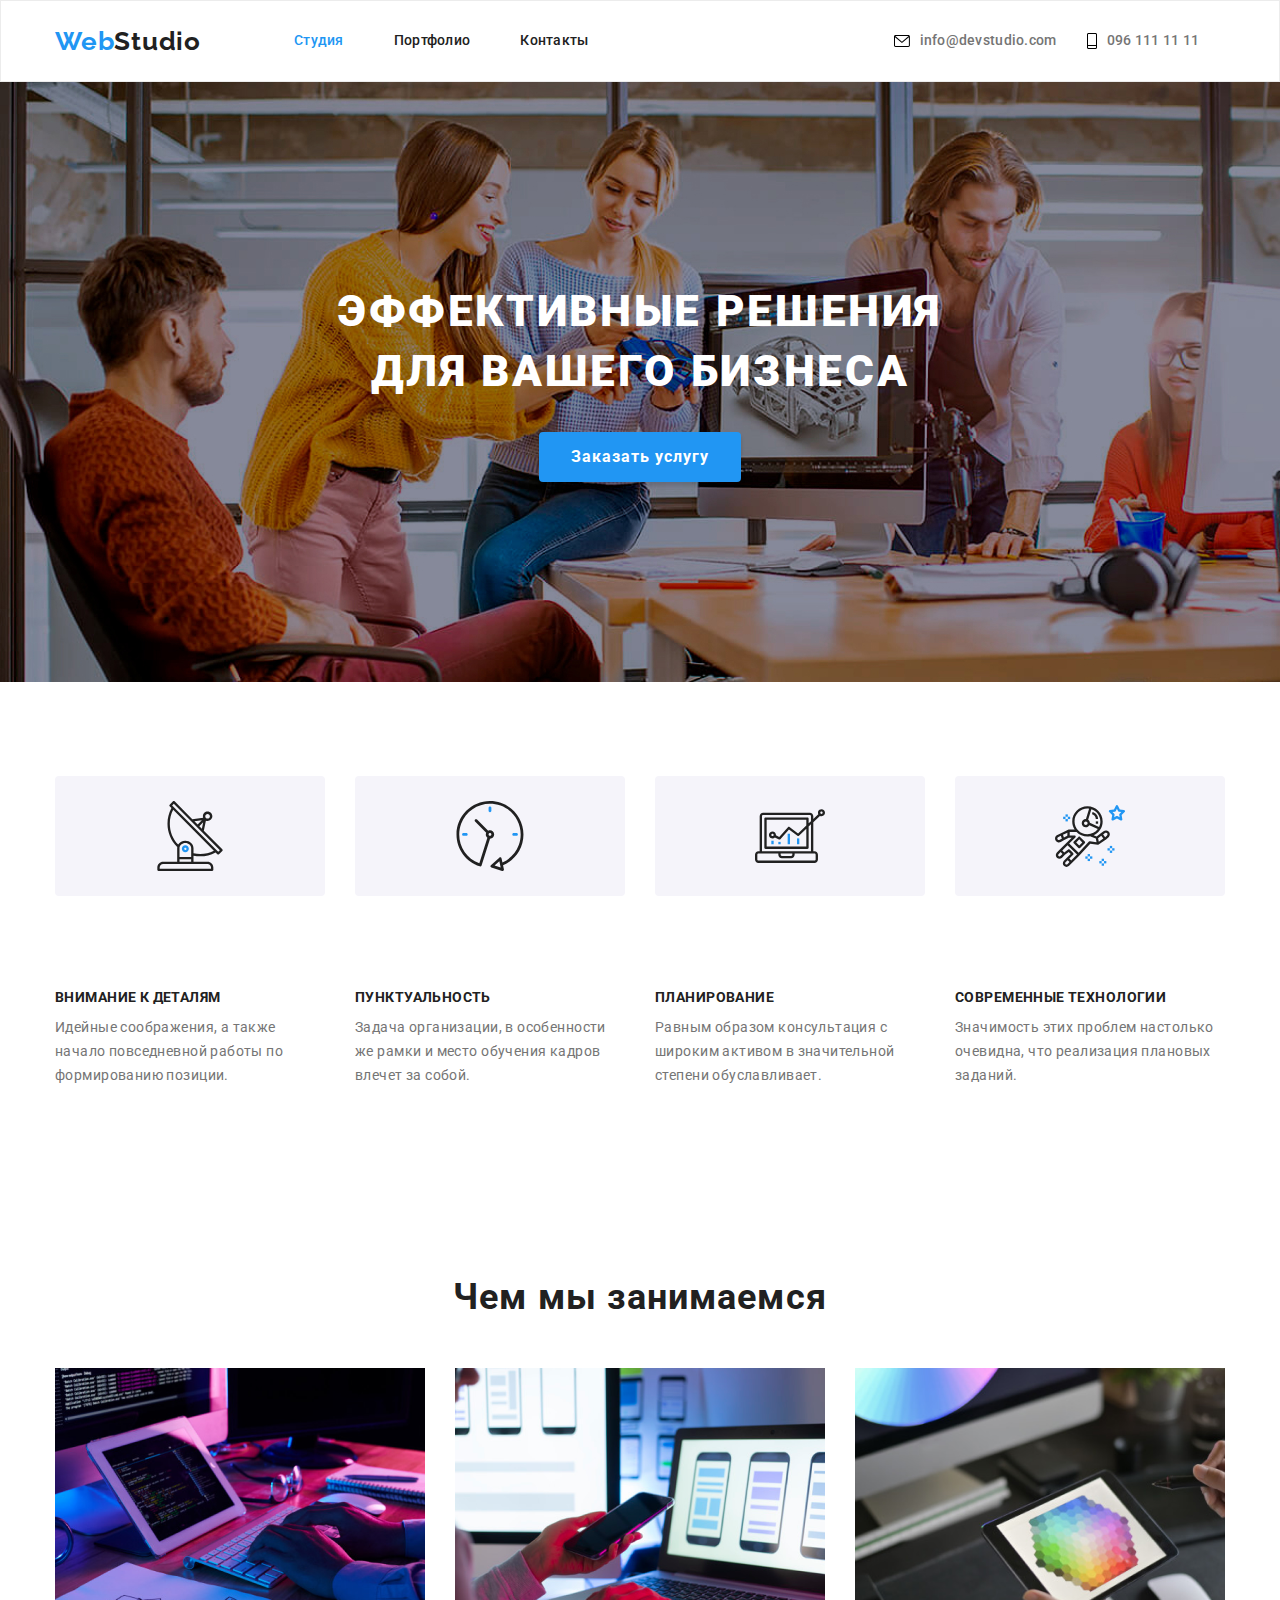
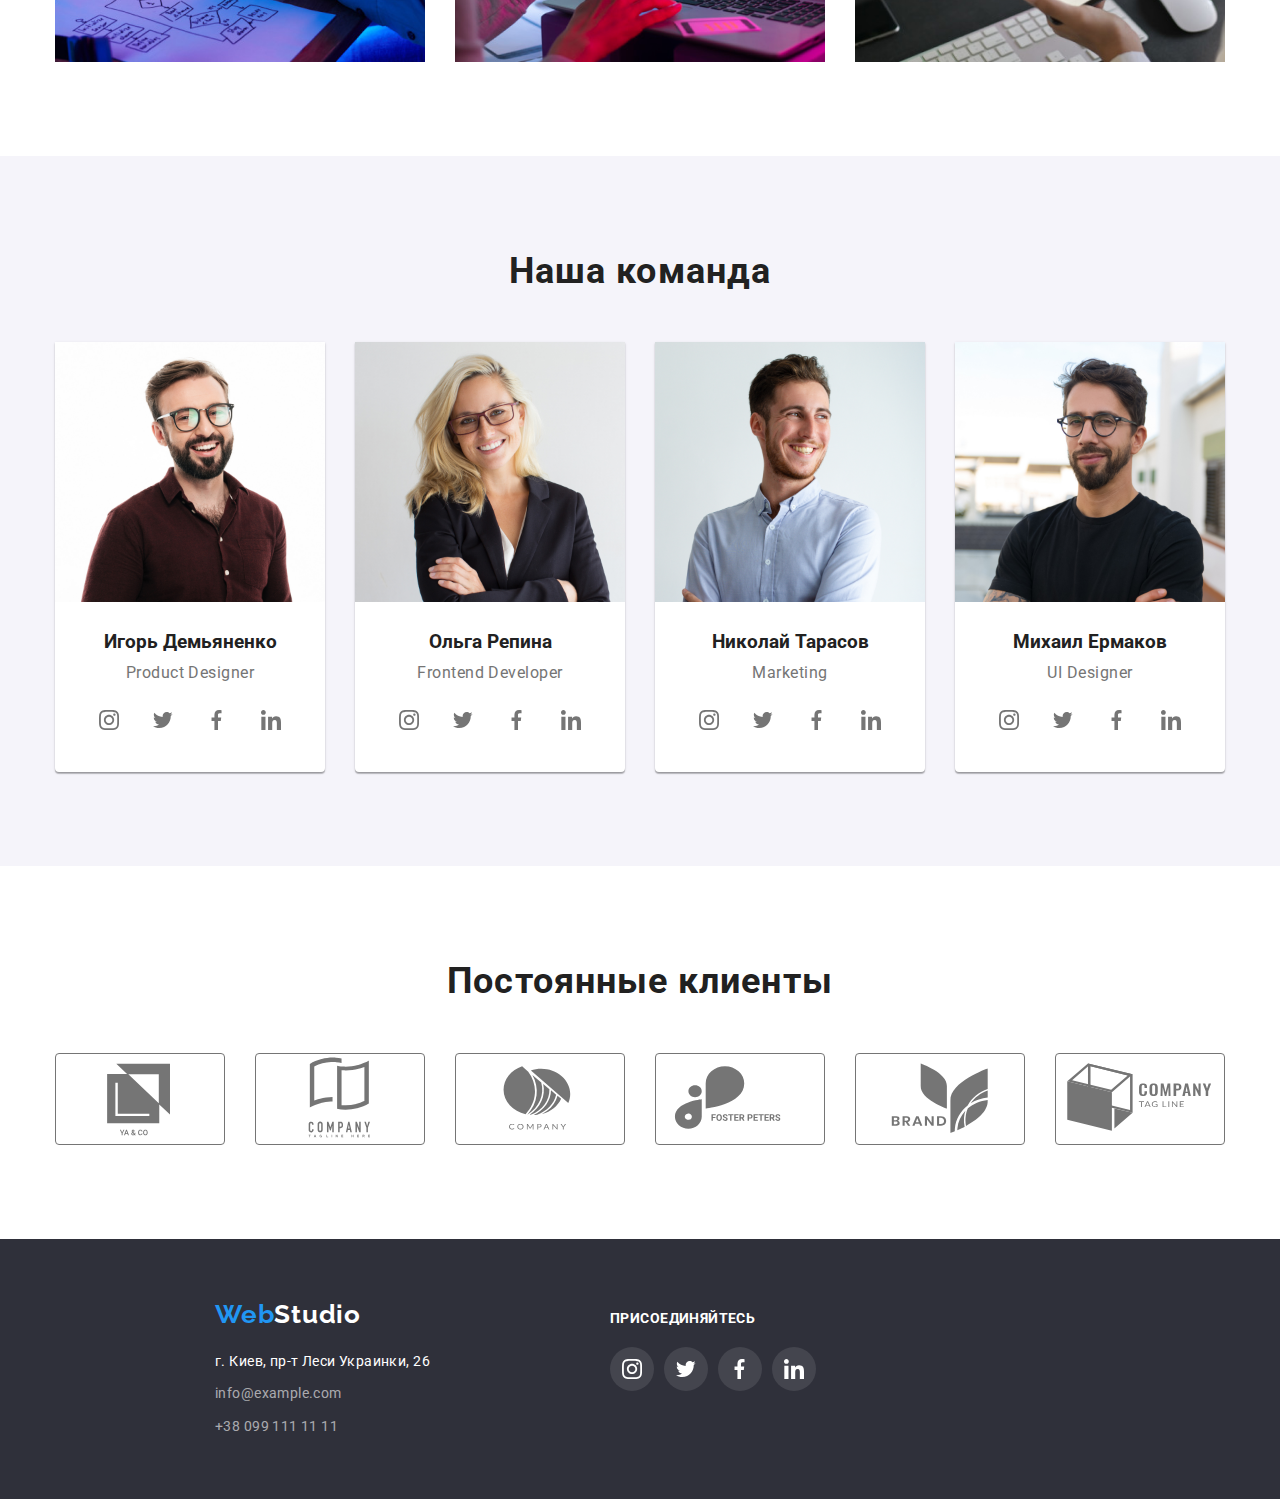
==== index.html @ e29925a4 "клонирует репозиторий" ====
<!DOCTYPE html>
<html lang="ru">

<head>
    <meta charset="UTF-8">
    <meta http-equiv="X-UA-Compatible" content="IE=edge">
    <meta name="viewport" content="width=device-width, initial-scale=1.0">
    <title>Веб-студия</title>
   
<link rel="preconnect" href="https://fonts.googleapis.com">
<link rel="preconnect" href="https://fonts.gstatic.com" crossorigin>
<link href="https://fonts.googleapis.com/css2?family=Raleway:wght@700&family=Roboto:wght@400;500;700;900&display=swap" rel="stylesheet">
<link rel="stylesheet" href="https://cdnjs.cloudflare.com/ajax/libs/modern-normalize/1.1.0/modern-normalize.min.css">
<link rel="stylesheet" href="./css/styles.css">
</head>

<header class="page-header">
    <div class="container main-header">
    <!-- Хедер -->

    
        <a class="logo" href="./index.html">
            <span class="part-logo">Web</span>Studio
        </a>

<!-- Навигация -->

        <nav>
            <ul class="nav-list">
                <li class="nav-item"><a class="nav-link current" href="./index.html">Студия</a></li>
                <li class="nav-item"><a class="nav-link" href="./portfolio.html">Портфолио</a></li>
                <li class="nav-item"><a class="nav-link" href="">Контакты</a></li>
            </ul>
        </nav>

      
<!-- Контакты -->

<ul class="contacts">
    <li class="contact-item">
        <a class="contact-link link" href="mailto:info@devstudio.com">
         <svg class="contact-icon" width="16px" height="12px">
             <use href="./images/icons.svg#icon-envelope"></use>
         </svg>info@devstudio.com
        </a>
    </li>
    <li class="contact-item">
        <a class="contact-link link" href="tel:0961111111">
        <svg class="contact-icon" width="10px" height="16px">
            <use href="./images/icons.svg#icon-phone1"></use>
        </svg>096 111 11 11
        </a>
    </li>
   
</ul>
</div>
</header>
   
<!-- Main -->

    <main>
        <!-- Герой -->
      
        <section class="hero">
            <div class="container">
            <h1 class="hero-text">Эффективные решения для вашего бизнеса</h1>
            <button class="hero-button" type="button">Заказать услугу</button>
            </div>
        </section>
     
<!-- Особенности -->
<div>
    <ul class="feat">
    
        <li class="feat-item">
            <a class="feat-link" href="" target="_blank" rel="noopener noreferree">
                <svg class="feat-icon" width="65,32" height="70">
                    <use href="./images/icons.svg#icon-antenna1"></use>
                </svg>
    
            </a>
    
        </li>
        <li class="feat-item">
            <a class="feat-link" href="" target="_blank" rel="noopener noreferree">
                <svg class="feat-icon" width="65,32" height="70">
                    <use href="./images/icons.svg#icon-clock1"></use>
                </svg>
    
            </a>
    
        </li>
        <li class="feat-item">
            <a class="feat-link" href="" target="_blank" rel="noopener noreferree">
                <svg class="feat-icon" width="65,32" height="70">
                    <use href="./images/icons.svg#icon-diagram1"></use>
                </svg>
    
            </a>
    
        </li>
        <li class="feat-item">
            <a class="feat-link" href="" target="_blank" rel="noopener noreferree">
                <svg class="feat-icon" width="65,32" height="70">
                    <use href="./images/icons.svg#icon-astronaut1"></use>
                </svg>
    
            </a>
    
        </li>
        </ul>
</div>

        <section class="section">
            <div class="container">
            <h2 class="visually-hidden">Особенности</h2>

            
            <ul class="features">
                <li class="item">
                    <h3 class="features-point">Внимание к деталям</h3>
                    <p class="description">
                        Идейные соображения, а также начало повседневной работы по формированию позиции.
                    </p>
                </li>

                <li class="item">
                    <h3 class="features-point">Пунктуальность</h3>
                    <p class="description">
                        Задача организации, в особенности же рамки и место обучения кадров влечет за собой.
                    </p>
                </li>

                <li class="item">
                    <h3 class="features-point">Планирование</h3>
                    <p class="description">
                        Равным образом консультация с широким активом в значительной степени обуславливает.
                    </p>
                </li>

                <li class="item">
                    <h3 class="features-point">Современные технологии</h3>
                    <p class="description">
                        Значимость этих проблем настолько очевидна, что реализация плановых заданий.
                    </p>
                </li>
            </ul>

    </div>
    </section>
        <!-- Чем мы занимаемся -->
      
        <section class="section works">
            <div class="container">
            <h2 class="caption centered">Чем мы занимаемся</h2>
           <ul class="work">
               <li class="item">
                    <img src="./images/img.png" alt="Набор текста на клавиатуре" width="370" height="294">
                    
               </li>
               
                <li class="item">
                    <img src="./images/box2.png" alt="Монитор компьютера и экран телефона" width="370" height="294">

                </li>
                
                <li class="item">
                    <img src="./images/box3.png" alt="Цветовая гамма на планшете" width="370" height="294">

                </li>
               
           </ul>
               </div>
                </section>
        <!-- Наша команда -->
       
        <section class="section team">
            <div class="container">
            <h2 class="caption centered">Наша команда</h2>
            <ul class="team-list">
                <li class="item">
                    <img class="foto" src="./images/img.jpg" alt="фото специалиста" width="270" height="260">
                    <div class="foto-descr"><h3 class="team-member">Игорь Демьяненко</h3>
                    <p class="speciality" lang="en">Product Designer</p></div>
                    
                    <ul class="socials-list">

                        <li class="socials-item">
                            <a class="socials-link" href="" target="_blank" rel="noopener noreferree" aria-label="иконка Instagram">
                                <svg class="social-icon" width="20" height="20">
                                    <use href="./images/icons.svg#icon-instagram"></use>
                                </svg>

                            </a>

                        </li>

                        <li class="socials-item">
                            <a class="socials-link" href="" target="_blank" rel="noopener noreferree" aria-label="иконка Twitter">
                        <svg class="social-icon" width="20" height="20">
                            <use href="./images/icons.svg#icon-twetter"></use>
                        </svg>
                            </a>
                        
                        </li>

                        <li class="socials-item">
                            <a class="socials-link" href="" target="_blank" rel="noopener noreferree" aria-label="иконка Facebook">
                        <svg class="social-icon" width="20" height="20">
                            <use href="./images/icons.svg#icon-facebook"></use>
                        </svg>
                            </a>
                        
                        </li>

                        <li class="socials-item">
                            <a class="socials-link" href="" target="_blank" rel="noopener noreferree" aria-label="иконка Linkedin">
                        <svg class="social-icon" width="20" height="20">
                            <use href="./images/icons.svg#icon-linkedin"></use>
                        </svg>
                            </a>
                        
                        </li>
                    </ul>

                    
                </li>

                <li class="item">
                    <img class="foto" src="./images/img(1).jpg" alt="фото специалиста" width="270" height="260">
                    <div class="foto-descr"><h3 class="team-member">Ольга Репина</h3>
                    <p class="speciality" lang="en">Frontend Developer</p></div>
                    <ul class="socials-list">
                    
                        <li class="socials-item">
                            <a class="socials-link" href="" target="_blank" rel="noopener noreferree" aria-label="иконка Instagram">
                                <svg class="social-icon" width="20" height="20">
                                    <use href="./images/icons.svg#icon-instagram"></use>
                                </svg>
                    
                            </a>
                    
                        </li>
                    
                        <li class="socials-item">
                            <a class="socials-link" href="" target="_blank" rel="noopener noreferree" aria-label="иконка Twitter">
                                <svg class="social-icon" width="20" height="20">
                                    <use href="./images/icons.svg#icon-twetter"></use>
                                </svg>
                            </a>
                    
                        </li>
                    
                        <li class="socials-item">
                            <a class="socials-link" href="" target="_blank" rel="noopener noreferree" aria-label="иконка Facebook">
                                <svg class="social-icon" width="20" height="20">
                                    <use href="./images/icons.svg#icon-facebook"></use>
                                </svg>
                            </a>
                    
                        </li>
                    
                        <li class="socials-item">
                            <a class="socials-link" href="" target="_blank" rel="noopener noreferree" aria-label="иконка Linkedin">
                                <svg class="social-icon" width="20" height="20">
                                    <use href="./images/icons.svg#icon-linkedin"></use>
                                </svg>
                            </a>
                    
                        </li>
                    </ul>
                </li>
                <li class="item">
                    <img class="foto" src="./images/img(2).jpg" alt="фото специалиста" width="270" height="260">
                    <div class="foto-descr"><h3 class="team-member">Николай Тарасов</h3>
                    <p class="speciality" lang="en">Marketing</p></div>
                    <ul class="socials-list">
                    
                        <li class="socials-item">
                            <a class="socials-link" href="" target="_blank" rel="noopener noreferree" aria-label="иконка Instagram">
                                <svg class="social-icon" width="20" height="20">
                                    <use href="./images/icons.svg#icon-instagram"></use>
                                </svg>
                    
                            </a>
                    
                        </li>
                    
                        <li class="socials-item">
                            <a class="socials-link" href="" target="_blank" rel="noopener noreferree" aria-label="иконка Twitter">
                                <svg class="social-icon" width="20" height="20">
                                    <use href="./images/icons.svg#icon-twetter"></use>
                                </svg>
                            </a>
                    
                        </li>
                    
                        <li class="socials-item">
                            <a class="socials-link" href="" target="_blank" rel="noopener noreferree" aria-label="иконка Facebook">
                                <svg class="social-icon" width="20" height="20">
                                    <use href="./images/icons.svg#icon-facebook"></use>
                                </svg>
                            </a>
                    
                        </li>
                    
                        <li class="socials-item">
                            <a class="socials-link" href="" target="_blank" rel="noopener noreferree" aria-label="иконка Linkedin">
                                <svg class="social-icon" width="20" height="20">
                                    <use href="./images/icons.svg#icon-linkedin"></use>
                                </svg>
                            </a>
                    
                        </li>
                    </ul>
                </li>
                <li class="item">
                    <img class="foto" src="./images/img(3).jpg" alt="фото специалиста" width="270" height="260">
                    <div class="foto-descr"><h3 class="team-member">Михаил Ермаков</h3>
                    <p class="speciality" lang="en">UI Designer</p></div>
                    <ul class="socials-list">
                    
                        <li class="socials-item">
                            <a class="socials-link" href="" target="_blank" rel="noopener noreferree" aria-label="иконка Instagram">
                                <svg class="social-icon" width="20" height="20">
                                    <use href="./images/icons.svg#icon-instagram"></use>
                                </svg>
                    
                            </a>
                    
                        </li>
                    
                        <li class="socials-item">
                            <a class="socials-link" href="" target="_blank" rel="noopener noreferree" aria-label="иконка Twitter">
                                <svg class="social-icon" width="20" height="20">
                                    <use href="./images/icons.svg#icon-twetter"></use>
                                </svg>
                            </a>
                    
                        </li>
                    
                        <li class="socials-item">
                            <a class="socials-link" href="" target="_blank" rel="noopener noreferree" aria-label="иконка Facebook">
                                <svg class="social-icon" width="20" height="20">
                                    <use href="./images/icons.svg#icon-facebook"></use>
                                </svg>
                            </a>
                    
                        </li>
                    
                        <li class="socials-item">
                            <a class="socials-link" href="" target="_blank" rel="noopener noreferree" aria-label="иконка Linkedin">
                                <svg class="social-icon" width="20" height="20">
                                    <use href="./images/icons.svg#icon-linkedin"></use>
                                </svg>
                            </a>
                    
                        </li>
                    </ul>
                </li>
            </ul>
       
        </div>
        </section>


        <h2 class="client centered">Постоянные клиенты</h2>
        <ul class="clients">
        
            <li class="clients-item">
                <a class="clients-link" href="" target="_blank" rel="noopener noreferree">
                    <svg class="clients-icon" width="170" height="92">
                        <use href="./images/icons.svg#icon-logo6"></use>
                    </svg>
        
                </a>
        
            </li>
            <li class="clients-item">
                <a class="clients-link" href="" target="_blank" rel="noopener noreferree">
                    <svg class="clients-icon" width="170" height="92">
                        <use href="./images/icons.svg#icon-Logo1"></use>
                    </svg>
            
                </a>
            
            </li>
            <li class="clients-item">
                <a class="clients-link" href="" target="_blank" rel="noopener noreferree">
                    <svg class="clients-icon" width="170" height="92">
                        <use href="./images/icons.svg#icon-logo2"></use>
                    </svg>
            
                </a>
            
            </li>
            <li class="clients-item">
                <a class="clients-link" href="" target="_blank" rel="noopener noreferree">
                    <svg class="clients-icon" width="170" height="92">
                        <use href="./images/icons.svg#icon-logo3"></use>
                    </svg>
            
                </a>
            
            </li>
            <li class="clients-item">
                <a class="clients-link" href="" target="_blank" rel="noopener noreferree">
                    <svg class="clients-icon" width="170" height="92">
                        <use href="./images/icons.svg#icon-logo4"></use>
                    </svg>
            
                </a>
            
            </li>
            <li class="clients-item">
                <a class="clients-link" href="" target="_blank" rel="noopener noreferree">
                    <svg class="clients-icon" width="170" height="92">
                        <use href="./images/icons.svg#icon-logo5"></use>
                    </svg>
            
                </a>
            
            </li>
        </ul>

    </main>



<!-- Футер -->

    <footer  class="contacts-footer">
        <div class="container-footer">
            <div class="container-footer-address">
        <a class="logo-footer" href="./index.html">
            <span class="part-logo">Web</span><span class="studio-logo">Studio</span>
        </a>

        <address>
            <ul class="address">
                <li class="address-map">
             <a class="map" href="https://www.google.com.ua/maps/place/%D0%B1%D1%83%D0%BB.+%D0%9B%D0%B5%D1%81%D0%B8+%D0%A3%D0%BA%D1%80%D0%B0%D0%B8%D0%BD%D0%BA%D0%B8,+26,+%D0%9A%D0%B8%D0%B5%D0%B2,+02000/@50.4265841,30.5361971,17z/data=!3m1!4b1!4m5!3m4!1s0x40d4cf0e033ecbe9:0x57a4dffefec77da0!8m2!3d50.4265807!4d30.5383858?hl=ru">г. Киев, пр-т Леси Украинки, 26</a>
                </li>
                <li class="address-mail">
             <a class="contact-footer mail" href="mailto:info@example.com">info@example.com</a>
                </li>
                <li class="address-phone">
             <a class="contact-footer" href="tel:+380991111111">+38 099 111 11 11</a>
                </li>

            </ul>
         
        </address>
            </div>
</div>

<div class="attention-title">
    <div class="attention-title-list">
    <p class="attention">Присоединяйтесь</p>
    <ul class="attention-list">
    <li class="attention-item">
        <a class="attention-link" href="" target="_blank" rel="noopener noreferree" aria-label="иконка Instagram">
            <svg class="attention-icon" width="20" height="20">
                <use href="./images/icons.svg#icon-instagram"></use>
            </svg>
    
        </a>
    
    </li>
    
    <li class="attention-item">
        <a class="attention-link" href="" target="_blank" rel="noopener noreferree" aria-label="иконка Twitter">
            <svg class="attention-icon" width="20" height="20">
                <use href="./images/icons.svg#icon-twetter"></use>
            </svg>
        </a>
    
    </li>
    
    <li class="attention-item">
        <a class="attention-link" href="" target="_blank" rel="noopener noreferree" aria-label="иконка Facebook">
            <svg class="attention-icon" width="20" height="20">
                <use href="./images/icons.svg#icon-facebook"></use>
            </svg>
        </a>
    
    </li>
    
    <li class="attention-item">
        <a class="attention-link" href="" target="_blank" rel="noopener noreferree" aria-label="иконка Linkedin">
            <svg class="attention-icon" width="20" height="20">
                <use href="./images/icons.svg#icon-linkedin"></use>
            </svg>
        </a>
</li>
    </ul>
</div>
</div>
    </footer>

    
</body>


</html>
---- css/styles.css ----
html {
    box-sizing: border-box;

}

*,
*::before,
*::after {
    box-sizing: inherit;
}
.container {
    width: 1200px;
    margin-left: auto;
    margin-right: auto;
    padding-left: 15px;
    padding-right: 15px;
    /* outline: 2px solid crimson; */
}

.page-header {
    /* background-color: aquamarine; */
    border: 1px solid #ECECEC;

}


:root {
 --main-color: #212121; 
 --secondary-color: #757575;
 --accent-color: #2196F3;
 --title-color: #FFFFFF; 
 --additional-color: rgba(255, 255, 255, 0.6);
 --background-color-menu: #F5F4FA;
 --background-color-basic: #2F303A;
 --background-main-btn: #188CE8;
 --border-heder-color:  #ECECEC;
}
   body {
    font-family: 'Roboto', sans-serif;
    color: var(--main-color);
}

   ul {
    list-style-type: none; 
    padding: 0px;
    margin: 0px;
}
h1,
h2,
h3,
h4,
h4,
h5,
h6,
p {
padding: 0px;
margin: 0px;  
}

img {
    display: block;
    max-width: 100%;
    height: auto;
}

.visually-hidden {
 position: absolute;
 clip: rect(0 0 0 0);
 width: 1px;
 height: 1px;
 margin: -1px;
}

/* Логотип */

.logo {
    font-family: 'Raleway', sans-serif;
    color: var(--main-color);
    font-size: 26px;
    font-weight: 700;
    text-decoration: none;
    line-height: 1.19;
    letter-spacing: 0.03em;
    margin-right: 93px;
 
   
}

.part-logo {
    color: var(--accent-color);
    font-weight: 700;
}

.nav-list {
    display: flex;
    margin-right: 305px;

}

.nav-link {
    display: block;
    color: currentColor;
    font-weight: 500;
    font-size: 14px;
    text-decoration: none;
    line-height: 1.14;
    letter-spacing: 0.02em;
    padding-top: 32px;
    padding-bottom: 32px;
 }
 
    .nav-list .nav-link { 
        /* margin-right: 50px; */
    /* background-color: tomato; */
    } 
    
    .nav-list .nav-item:not(:last-child) {
    margin-right: 50px;
    }
    
.nav-link:hover, .nav-link:focus {
    color: var(--accent-color);
}

.nav-link.current {
    color: var(--accent-color)
}

.contact-item {
    color: var(--secondary-color);
    font-weight: 500;
    font-size: 14px;
    text-decoration: none;
    line-height: 1.14;
    letter-spacing: 0.02em;
   
}

.contact-icon:hover,
.contact-icon:focus {
    color: var(--accent-color);
}

.contact-icon { 
    margin-right: 10px;

}
.contact-item:hover, .contact-item:focus {
    fill: var(--accent-color);
}

.contacts {
    display: flex;
    align-items: center;
  
}

.contact-item:not(:last-child) {
    margin-right: 30px;
}

.contact-link {
    display: flex;
    align-items: center;
}

.contact-link:hover {
    color: var(--accent-color);
}
.link {
    text-decoration: none;
    color: currentColor;
}


.contacts .item + .item {
    margin-left: 50px;
}

.address-map {
    margin-bottom: 9px;
    margin-top: 20px;
}
.address-mail {
    margin-bottom: 9px;
}


.main-header {
    display: flex;
    align-items: center;
  
}

.page-portfolio {
    border: 1px solid var(--border-heder-color);

}

.contact-footer {
    color: var(--additional-color);
    font-size: 14px;
    line-height: 1.71;
    letter-spacing: 0.03em;
    text-decoration: none;
    font-style: normal;
}

.logo-footer {
    font-family: 'Raleway', sans-serif;
    color: var(--main-color);
    font-size: 26px;
    font-weight: 700;
    text-decoration: none;
    line-height: 1.19;
    letter-spacing: 0.03em;
    margin-right: 93px;
    display: inline-block;

}

.attention {
    font-weight: 700;
    font-size: 14px;
    line-height: 1.14;
    letter-spacing: 0.03em;
    text-transform: uppercase;
    color: #ffffff;
    margin-bottom: 20px;
}

.attention-link {
    display: flex;
    justify-content: center;
    align-items: center;
    width: 44px;
    height: 44px;
    border-radius: 50%;
    background-color: rgba(255, 255, 255, 0.1);
    fill: #FFFFFF;

}

.attention-link:hover {
    background-color: #2196F3;
}

.attention-list {
    display: flex;
}

.attention-item:not(:last-child) {
    margin-right: 10px;
}

.mail {
    margin-bottom: 9px;
}

.contact-footer:hover,
.contact-footer:focus {
    color: var(--accent-color);
}

.studio-logo {
    color: var(--title-color);
}

.map {
    color: var(--title-color);
    font-size: 14px;
    line-height: 1.71;
    letter-spacing: 0.03em;
    text-decoration: none;
    font-style: normal;
     
}

.hero {
    
    margin-left: auto;
    margin-right: auto;
    padding-top: 200px;
    text-align: center;
    padding-bottom: 200px;
    height: 600px;
    max-width: 1600px;
    background-color: rgba(47, 48, 58, 0.4);
    background-image: url("../images/pic-hero.jpg");
   
}

.hero-text {
    color: var(--title-color);
    font-weight: 900;
    font-size: 44px;
    text-transform: uppercase;
    line-height: 1.36;
    letter-spacing: 0.06em;
    margin-left: auto;
    margin-right: auto;
    width: 696px;
    margin-bottom: 30px;
   
}
.hero-button {
    font-family: inherit;
    color: var(--title-color);
    background-color: var(--accent-color);
    font-weight: 700;
    font-size: 16px;
    cursor: pointer;
    line-height: 1.88;
    letter-spacing: 0.06em;
    border-radius: 4px;
    padding: 10px 32px;
    min-width: 200px;
    text-align: center;
    border: none;
    box-shadow: 0px 4px 4px rgba(0, 0, 0, 0.15);
}
.hero-button:hover,
.hero-button:focus {
background-color: var(--background-main-btn);
}

.features-point{
    font-weight: 700;
    font-size: 14px;
    text-transform: uppercase;
    line-height: 1.14;
    letter-spacing: 0.03em;
    margin-bottom: 10px;
}

.features {
    display: flex;
}

.features .item {
    width:calc((100% - 90px) / 4);
    margin-right: 30px;

}

.features .item:last-child {
    margin-right: 0px;
}

.description {
    color: var(--secondary-color);
    font-size: 14px;
    line-height: 1.71;
    letter-spacing: 0.03em; 
}

.work {
    display: flex;
}

.work .item {
    width: calc(100% - 60px) / 3;
    margin-right: 30px;
}

.work .item:last-child {
    margin-right: 0px;
}

.works {
    padding-top: 0px;
}

.section {
    padding-top: 94px;
    padding-bottom: 94px;
}

.caption.centered {
    text-align: center;
    margin-bottom: 50px;
}

.contacts-footer {
    padding-top: 60px;
    padding-bottom: 60px;
    background-color: var(--background-color-basic);
    display: flex;
    align-items: baseline;
}

.container-footer {
        display: flex;
        justify-content: flex-start;
        align-items: baseline;
        margin-right: 156px;
        margin-left: 215px;

}

.speciality {
    color: var(--secondary-color);
    font-size: 16px;
    line-height: 1.19;
    letter-spacing: 0.03em;
    margin-bottom: 16px;
}


.team-member{
    margin-bottom: 10px;
}

.foto-descr {
    padding-top: 30px;
   
}

.caption{
    font-weight: 700;
    font-size: 36px;
    line-height: 1.17;
    letter-spacing: 0.03em;
    margin-bottom: 50px;
}

.team-list {
    display: flex;
}

.team-list .item {
    width: calc((100% - 90px) / 4);
    margin-right: 30px;
    box-shadow: 0px 1px 3px rgba(0, 0, 0, 0.12), 0px 1px 1px rgba(0, 0, 0, 0.14), 0px 2px 1px rgba(0, 0, 0, 0.2);
    border-radius: 0px 0px 4px 4px;
    text-align: center;
    background-color: #FFFFFF;
}

.team-list .item:last-child {
    margin-right: 0px;
}

}
.team-member {
    font-weight: 500;
    font-size: 16px;
    line-height: 1.19;
    letter-spacing: 0.03em;
}

.team {
    background: var(--background-color-menu);
}

.project {
    font-weight: 700;
    font-size: 18px;
    font-weight: bold;
    line-height: 2;
    letter-spacing: 0.06em;
    margin-bottom: 4px;

}

.item-foto {
    /* padding-bottom: 20px; */
}

.example {
    display: flex;
    flex-wrap: wrap;
  
}

.example .item {
    width: calc((100% - 60px) / 3);
    margin-right: 30px;
    margin-bottom: 30px;
    
    box-sizing: border-box;
 
}
.text-content {
    padding-left: 24px; 
    padding-right: 24px;
    border-bottom:1px solid #EEEEEE; 
    border-left:1px solid #EEEEEE; 
    border-right: 1px solid #EEEEEE;
    padding-bottom: 20px;
    padding-top: 20px;
}

.example .item:nth-child(3n) {
    margin-right: 0;
}

.example .item:nth-last-child(-n + 3) {
    margin-bottom: 0px;
}

.item:hover {
    background: #FFFFFF;
    border: 1px solid #EEEEEE;
    box-shadow: 0px 1px 1px rgba(0, 0, 0, 0.12), 0px 4px 4px rgba(0, 0, 0, 0.06), 1px 4px 6px rgba(0, 0, 0, 0.16);
}
.text {
    color: var(--secondary-color);
    font-size: 16px;
    line-height: 1,88;
    letter-spacing: 0.03em;
  
}

.sorting-menu {
   display: flex;
   justify-content: center;
   margin-bottom: 50px;
}

.sorting-menu .item {
    box-shadow: 0px 3px 1px rgba(0, 0, 0, 0.1), 0px 1px 2px rgba(0, 0, 0, 0.08), 0px 2px 2px rgba(0, 0, 0, 0.12);
    border-radius: 4px;
    
}

.sorting-menu .item:not(:last-child) {
    margin-right: 8px;
}

.menu {
    color: var(--main-color);
    background-color: var(--background-color-menu);
    cursor: pointer;
    font-weight: 500;
    font-size: 16px;
    line-height: 1.64;
    letter-spacing: 0.03em;
    border: none;
    border-radius: 4px;
    padding: 6px 22px;
    display: inline-block;
    text-align: center;
    min-height: 38px;
}

.menu:hover, .menu:focus {
    color: var(--title-color);
    background-color: var(--accent-color);
}

.icon {
    width: 10px;
    height: 16px;
}
  
.socials-list {
    display: flex;
    justify-content: center;
    align-items: center;
    padding-bottom: 30px;
  
}

.socials-item:not(:last-child) {
    margin-right: 10px;
}
.socials-link {
    display: flex;
    justify-content: center;
    align-items: center;
    width: 44px;
    height: 44px;
    background-color: var(--title-color);
    border-radius: 50%;
}

.social-icon {
    fill:  var(--secondary-color);
}

.socials-link:hover .social-icon,
.socials-link:focus .social-icon {
    fill: var(--title-color);
}

.socials-link:hover {
    background-color: var(--accent-color);
}

.clients {
    display: flex;
    justify-content: center;
    align-items: center;
   
}

.clients-link {
    display: flex;
    justify-content: center;
    align-items: center;
    width: 170px;
    height: 92px;
    fill: var(--secondary-color);
    border: 1px solid var(--secondary-color);
    border-radius: 4px;
}
.clients-item:not(:last-child) {
    margin-right: 30px;
}

.client {
    font-weight: 700;
    font-size: 36px;
    line-height: 1.17;
    letter-spacing: 0.03em;
    margin-bottom: 50px;
    padding-top: 94px;
}

.client.centered {
    text-align: center;
    margin-bottom: 50px;
}
.clients-item {
    padding-bottom: 94px;
}

.clients-link:hover {
    border-color: var(--accent-color);
}

.clients-link:hover .clients-icon,
.clients-link:focus .clients-icon {
    fill: var(--accent-color);
}
.feat {
    display: flex;
    justify-content: center;
    align-items: center;
}

.feat-link {
        display: flex;
        justify-content: center;
        align-items: center;
        width: 270px;
        height: 120px;
        fill: var(--main-color);
        background: var(--background-color-menu);
        border-radius: 4px;
}
.feat-item:not(:last-child) {
       margin-right: 30px;
}

.feat-item {
      padding-top: 94px;
}

.attention {
        font-weight: 700;
        font-size: 14px;
        line-height: 1.14;
        letter-spacing: 0.03em;
        text-transform: uppercase;
        color: var(--title-color);
        margin-bottom: 20px;
}
.attention-link {
    display: flex;
        justify-content: center;
        align-items: center;
        width: 44px;
        height: 44px;
        border-radius: 50%;
        background-color: rgba(255, 255, 255, 0.1);
        fill: var(--title-color);
  
}

.attention-link:hover {
        background-color: var(--accent-color);
}

.attention-list {
        display: flex;
   
   
  
}
.attention-item:not(:last-child) {
        margin-right: 10px;
}
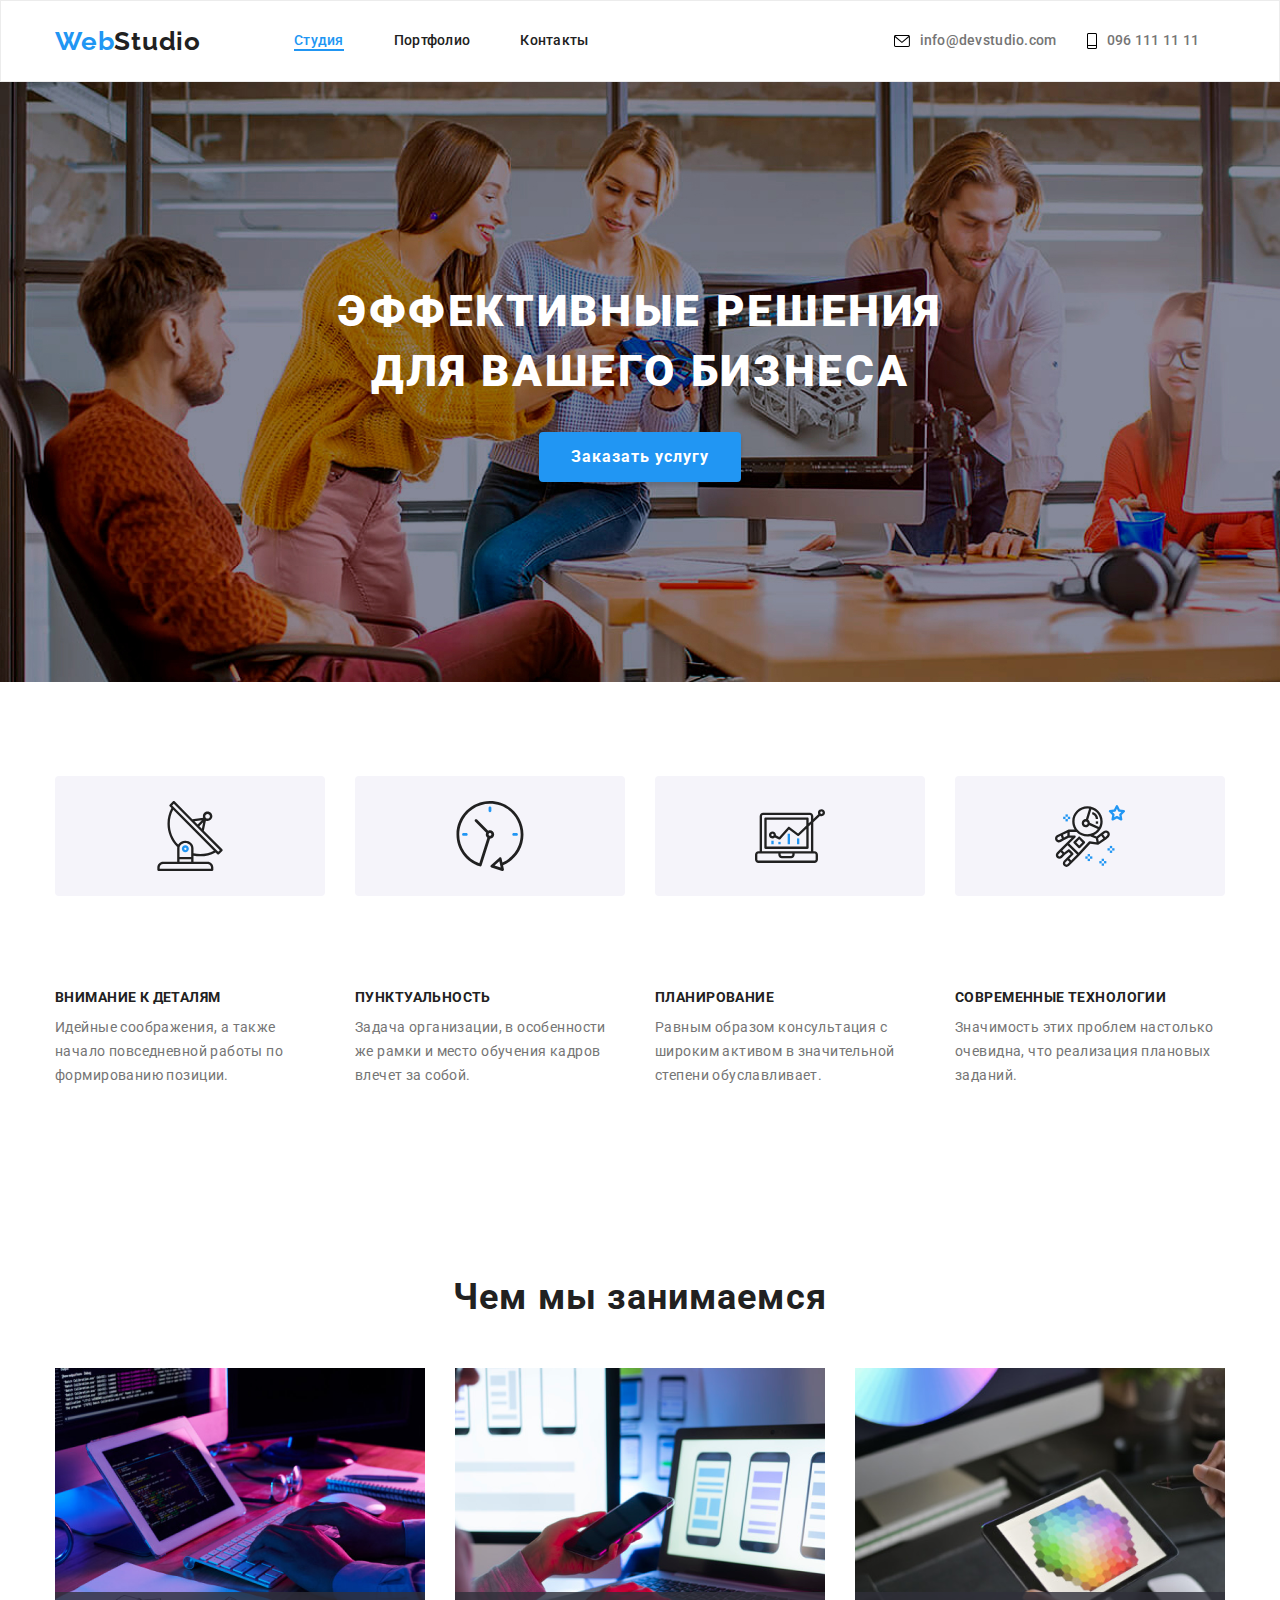
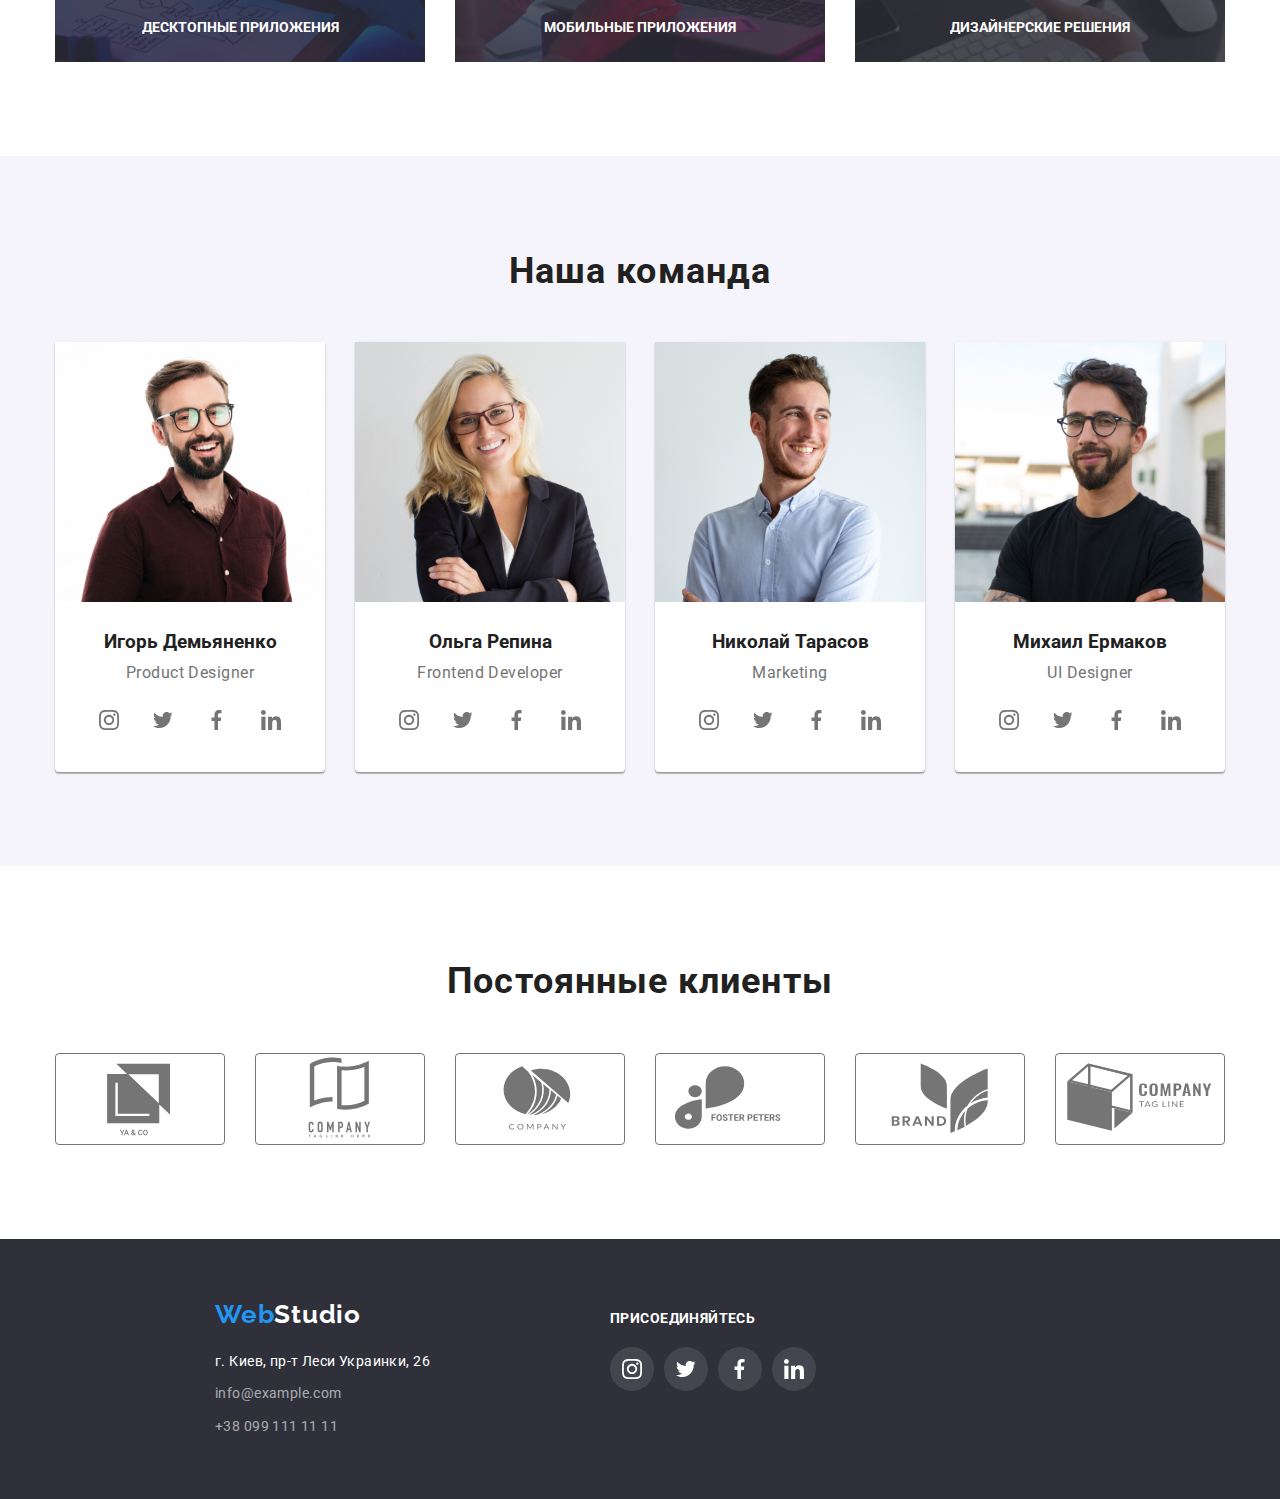
==== commit 06acd3bb: "Позиционирует текст с фоном поверх элемента" ====
--- a/index.html
+++ b/index.html
@@ -25,7 +25,7 @@
 
 <!-- Навигация -->
 
-        <nav>
+        <nav class="navigation">
             <ul class="nav-list">
                 <li class="nav-item"><a class="nav-link current" href="./index.html">Студия</a></li>
                 <li class="nav-item"><a class="nav-link" href="./portfolio.html">Портфолио</a></li>
@@ -153,23 +153,25 @@
         <section class="section works">
             <div class="container">
             <h2 class="caption centered">Чем мы занимаемся</h2>
+          
            <ul class="work">
                <li class="item">
-                    <img src="./images/img.png" alt="Набор текста на клавиатуре" width="370" height="294">
-                    
+                    <img class="work-img" src="./images/img.png" alt="Набор текста на клавиатуре" width="370" height="294">
+                    <p class="work-text">Десктопные приложения</p>
                </li>
                
                 <li class="item">
-                    <img src="./images/box2.png" alt="Монитор компьютера и экран телефона" width="370" height="294">
-
+                    <img  class="work-img" src="./images/box2.png" alt="Монитор компьютера и экран телефона" width="370" height="294">
+                    <p class="work-text">Мобильные приложения</p>
                 </li>
                 
                 <li class="item">
-                    <img src="./images/box3.png" alt="Цветовая гамма на планшете" width="370" height="294">
-
+                    <img class="work-img" src="./images/box3.png" alt="Цветовая гамма на планшете" width="370" height="294">
+                    <p class="work-text">Дизайнерские решения</p>
                 </li>
                
            </ul>
+           
                </div>
                 </section>
         <!-- Наша команда -->
--- a/css/styles.css
+++ b/css/styles.css
@@ -693,3 +693,47 @@
         margin-right: 10px;
 }
 
+.work .work-text {
+  
+    display: flex;
+    align-items: center;
+    justify-content: center;
+    width: 100%;
+    height: 70px;
+    background-color: rgba(47, 48, 58, 0.8);
+    position: absolute;
+    bottom: 0px;
+        right: 0px;
+        color: var(--title-color);
+        font: Roboto;
+            font-weight: 700;
+            font-size: 14px;
+            text-align: center;
+            line-height: 1,17;
+            letter-spacing: 0,03em;
+            text-transform: uppercase;
+    
+}
+
+
+
+.section .item {
+    position: relative;
+}
+
+.nav-link.current::after {
+    content: " ";
+    display: block;
+    width: 100%;
+    height: 2px;
+    background-color: var(--accent-color);
+    position: absolute;
+
+
+}
+
+.nav-link {
+    position: relative;
+    bottom: 0px;
+    left: 0px;
+}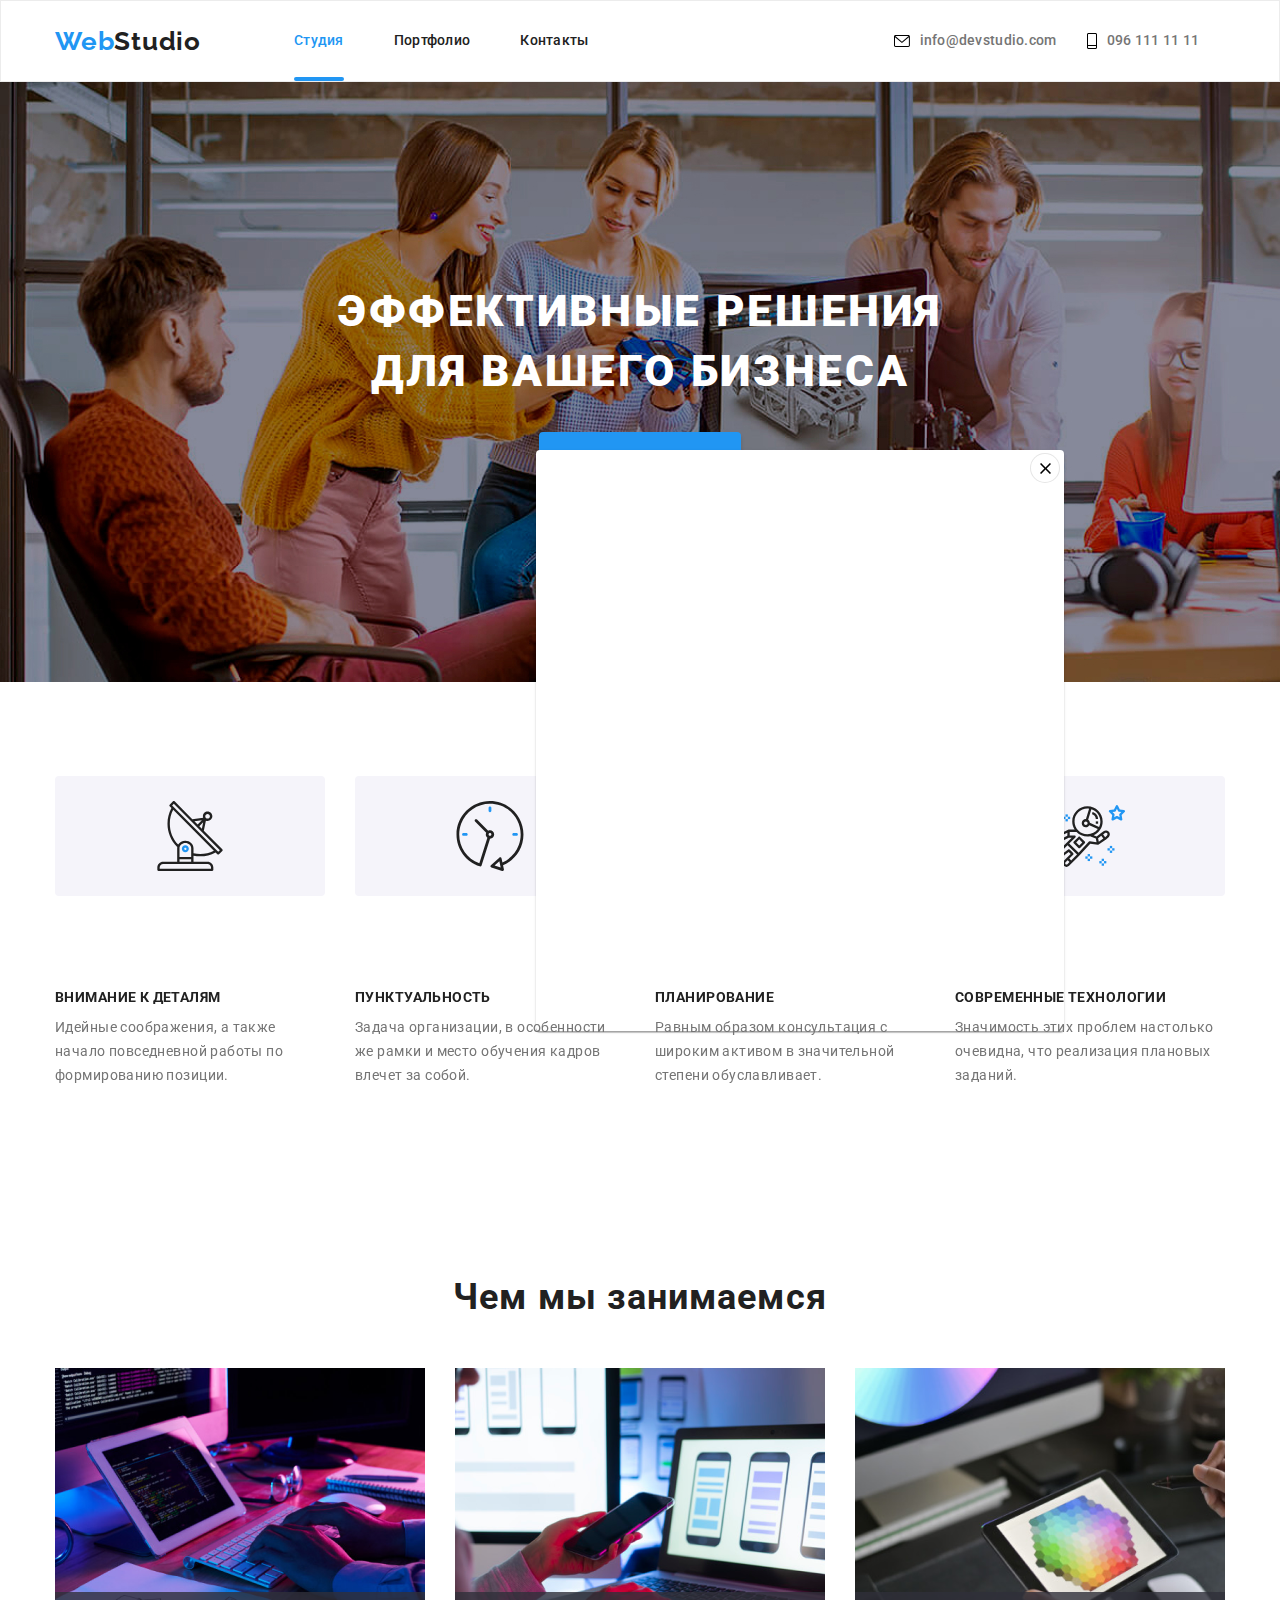
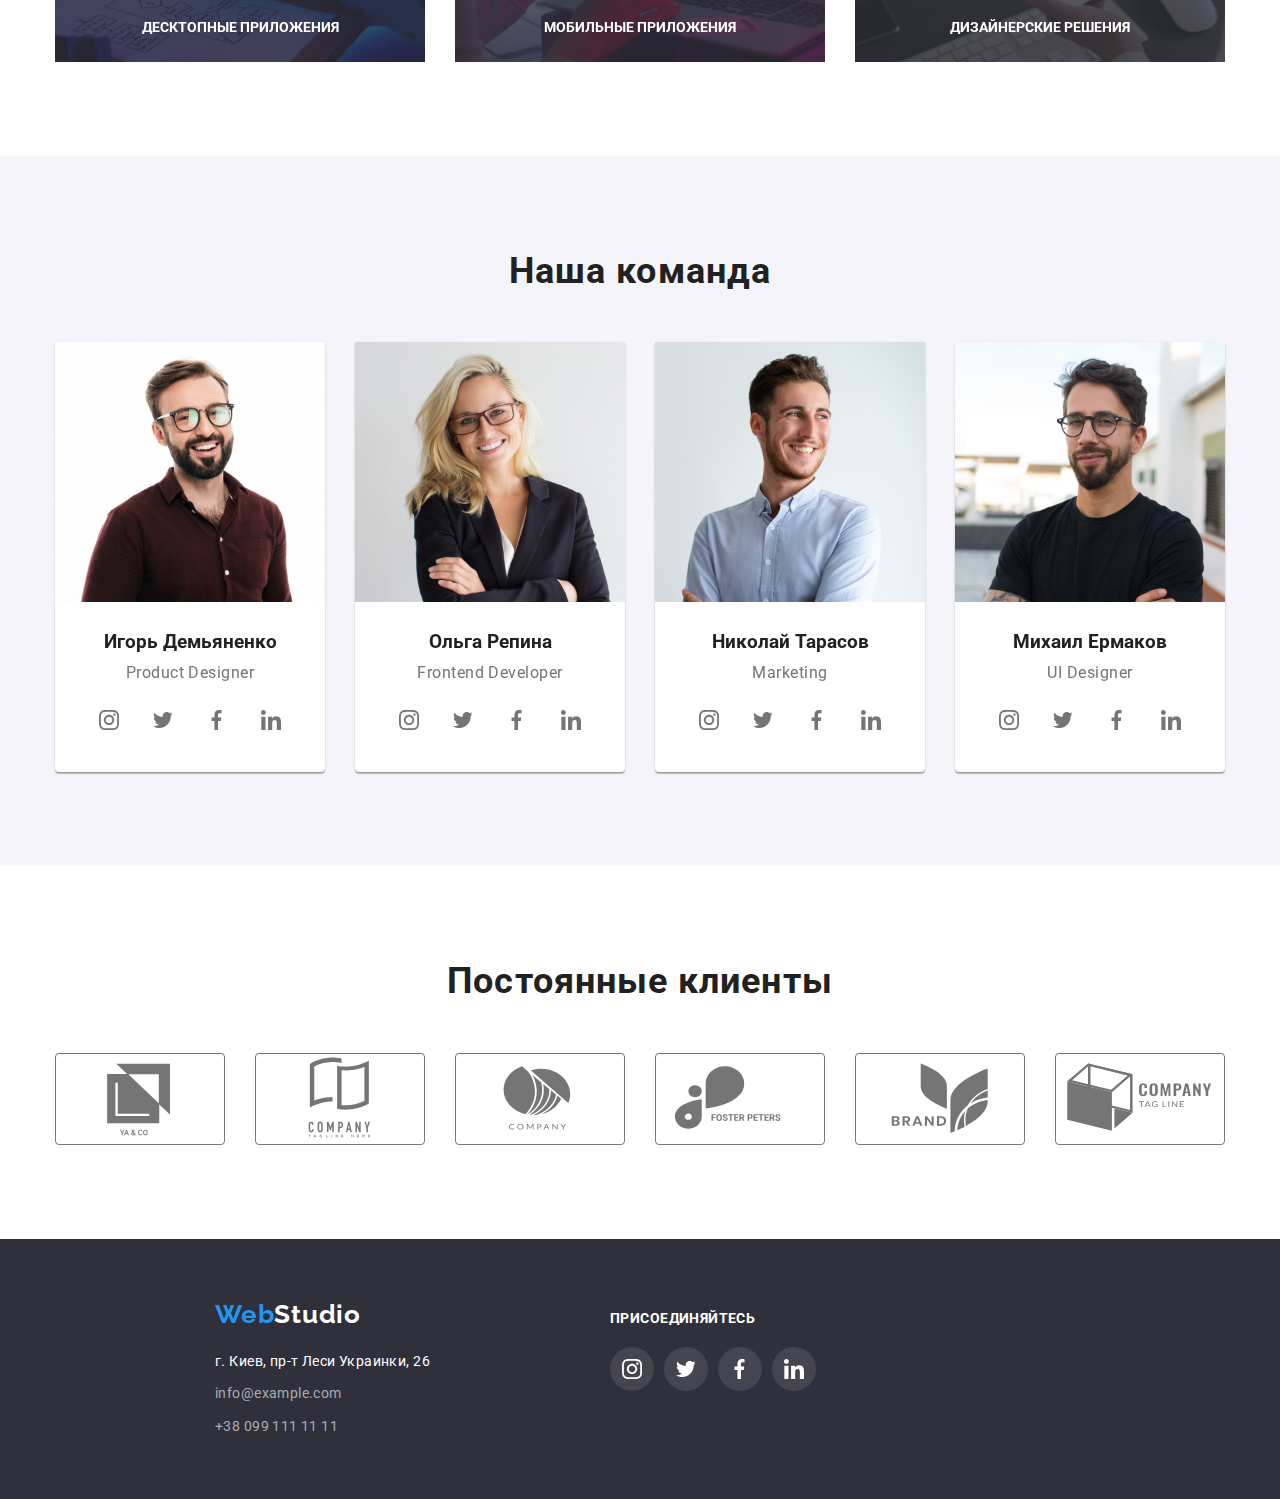
==== commit 5bdab0ab: "добавляет модальное окно" ====
--- a/index.html
+++ b/index.html
@@ -64,7 +64,17 @@
         <section class="hero">
             <div class="container">
             <h1 class="hero-text">Эффективные решения для вашего бизнеса</h1>
-            <button class="hero-button" type="button">Заказать услугу</button>
+            <button class="hero-button" type="button"data-modal-open>Заказать услугу</button>
+            </div>
+            <div class="backdrop" data-modal>
+                <div class="modal-wrapper">
+                    <button class="modal-btn" data-modal-close> 
+                        <svg class="modal-icon" width="11" height="11">
+                            <use href="./images/icons.svg#icon-Vector-8"></use>
+                        </svg>
+                    </button>
+                    <form class="modal-form"></form>
+                </div>
             </div>
         </section>
      
@@ -499,7 +509,7 @@
 </div>
 </div>
     </footer>
-
+<script src="./js/madal.js"></script>
     
 </body>
 
--- a/css/styles.css
+++ b/css/styles.css
@@ -725,15 +725,59 @@
     content: " ";
     display: block;
     width: 100%;
-    height: 2px;
+    height: 4px;
     background-color: var(--accent-color);
     position: absolute;
-
+    border-radius: 2px;
+    bottom: 0px;
+    left: 0px;
 
 }
 
 .nav-link {
     position: relative;
-    bottom: 0px;
+    
+}
+
+.backdrop {
+    width: 100%;
+    height: 100%;
+    position: fixed;
+    top: 0px;
     left: 0px;
+}
+
+.modal-wrapper {
+    background-color: #ffffff;
+    width: 528px;
+    height: 581px;
+    position: absolute;
+    top: 50%;
+    left: 50%;
+    transform: translate(-50% -50%);
+    border-radius: 4px;
+    box-shadow: 0px 1px 3px rgba(0, 0, 0, 0.12), 0px 1px 1px rgba(0, 0, 0, 0.14), 0px 2px 1px rgba(0, 0, 0, 0.2);
+    height: 581px;
+    left: 536px;
+}
+
+.modal-btn {
+    position: absolute;
+    width: 30px;
+    height: 30px;
+    top: 3px;
+    right: 4px;
+    padding: 0;
+    border-radius: 50%;
+    border: 1px solid rgba(0, 0, 0, 0.1);
+    background-color: #ffffff;
+    display: flex;
+    align-items: center;
+    justify-content: center;
+}
+
+.backdrop.is-hidden {
+    opacity: 0;
+    pointer-events: none;
+    visibility: hidden;
 }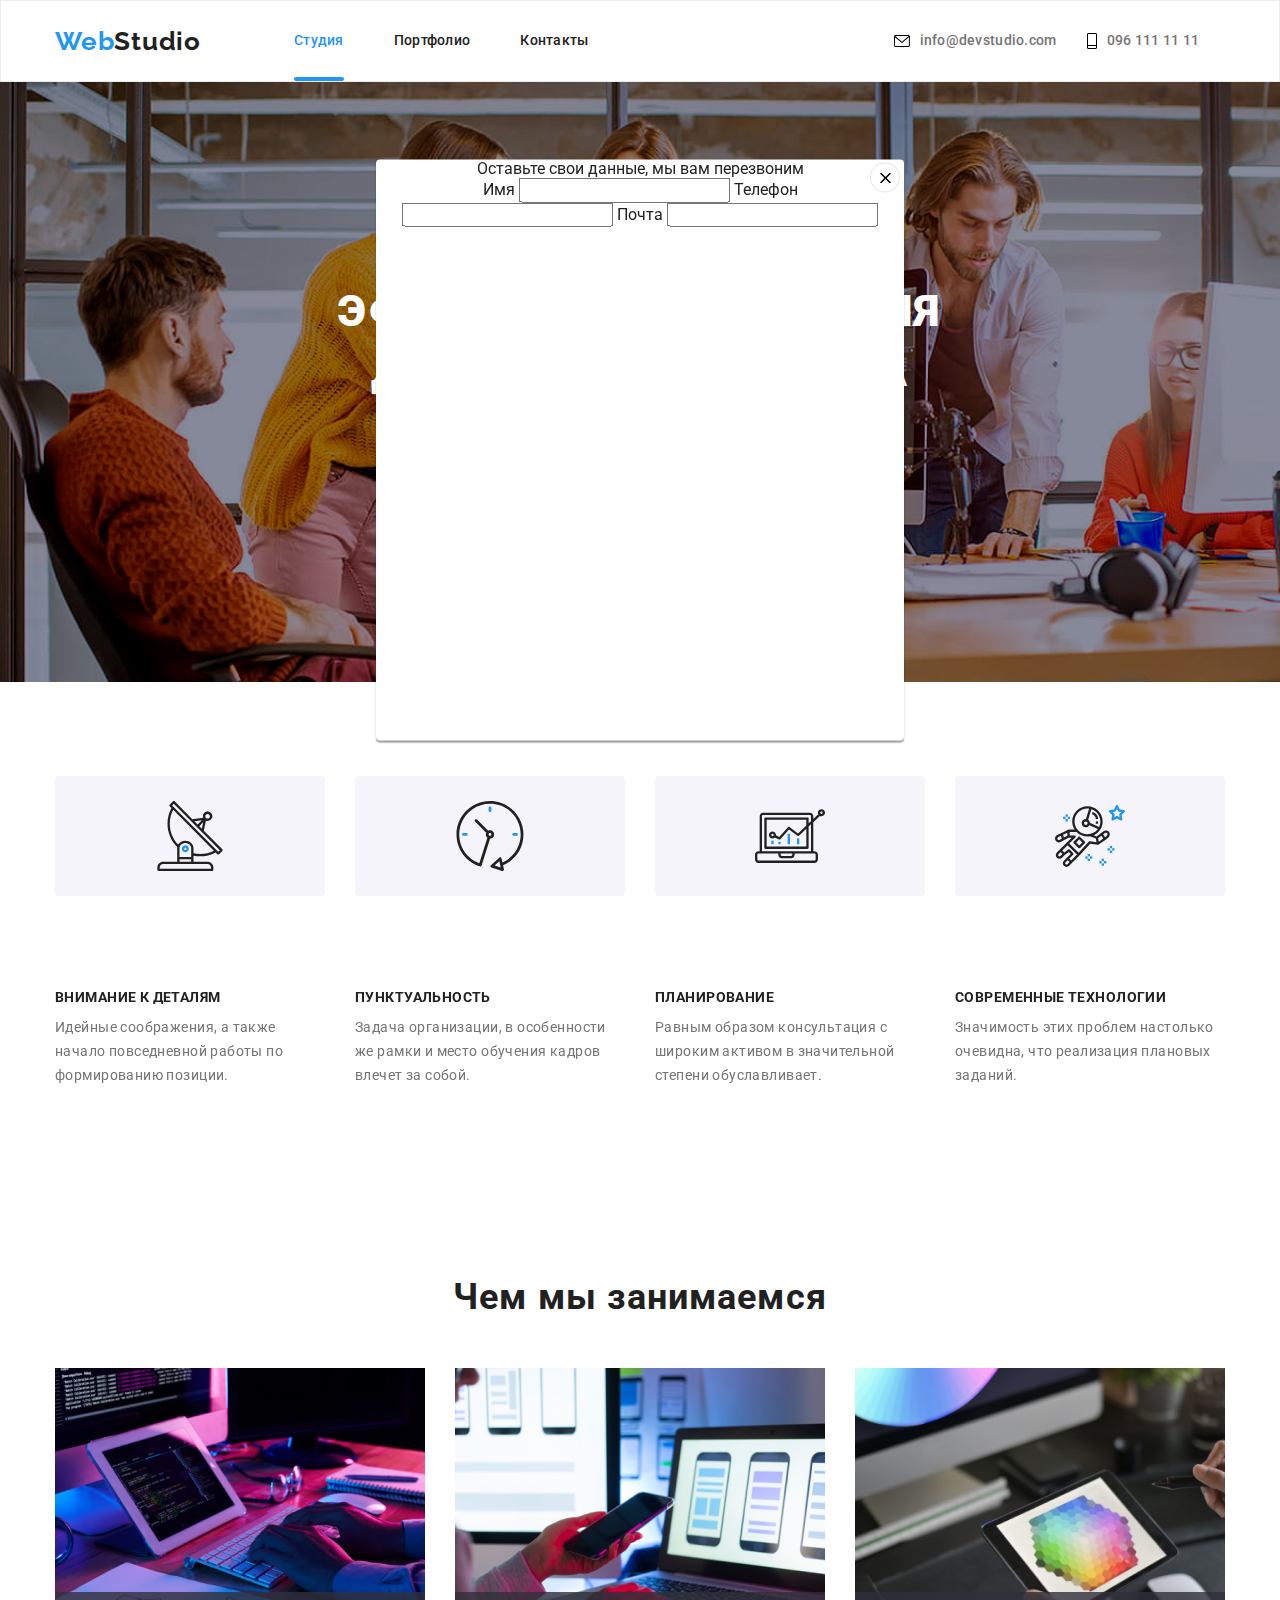
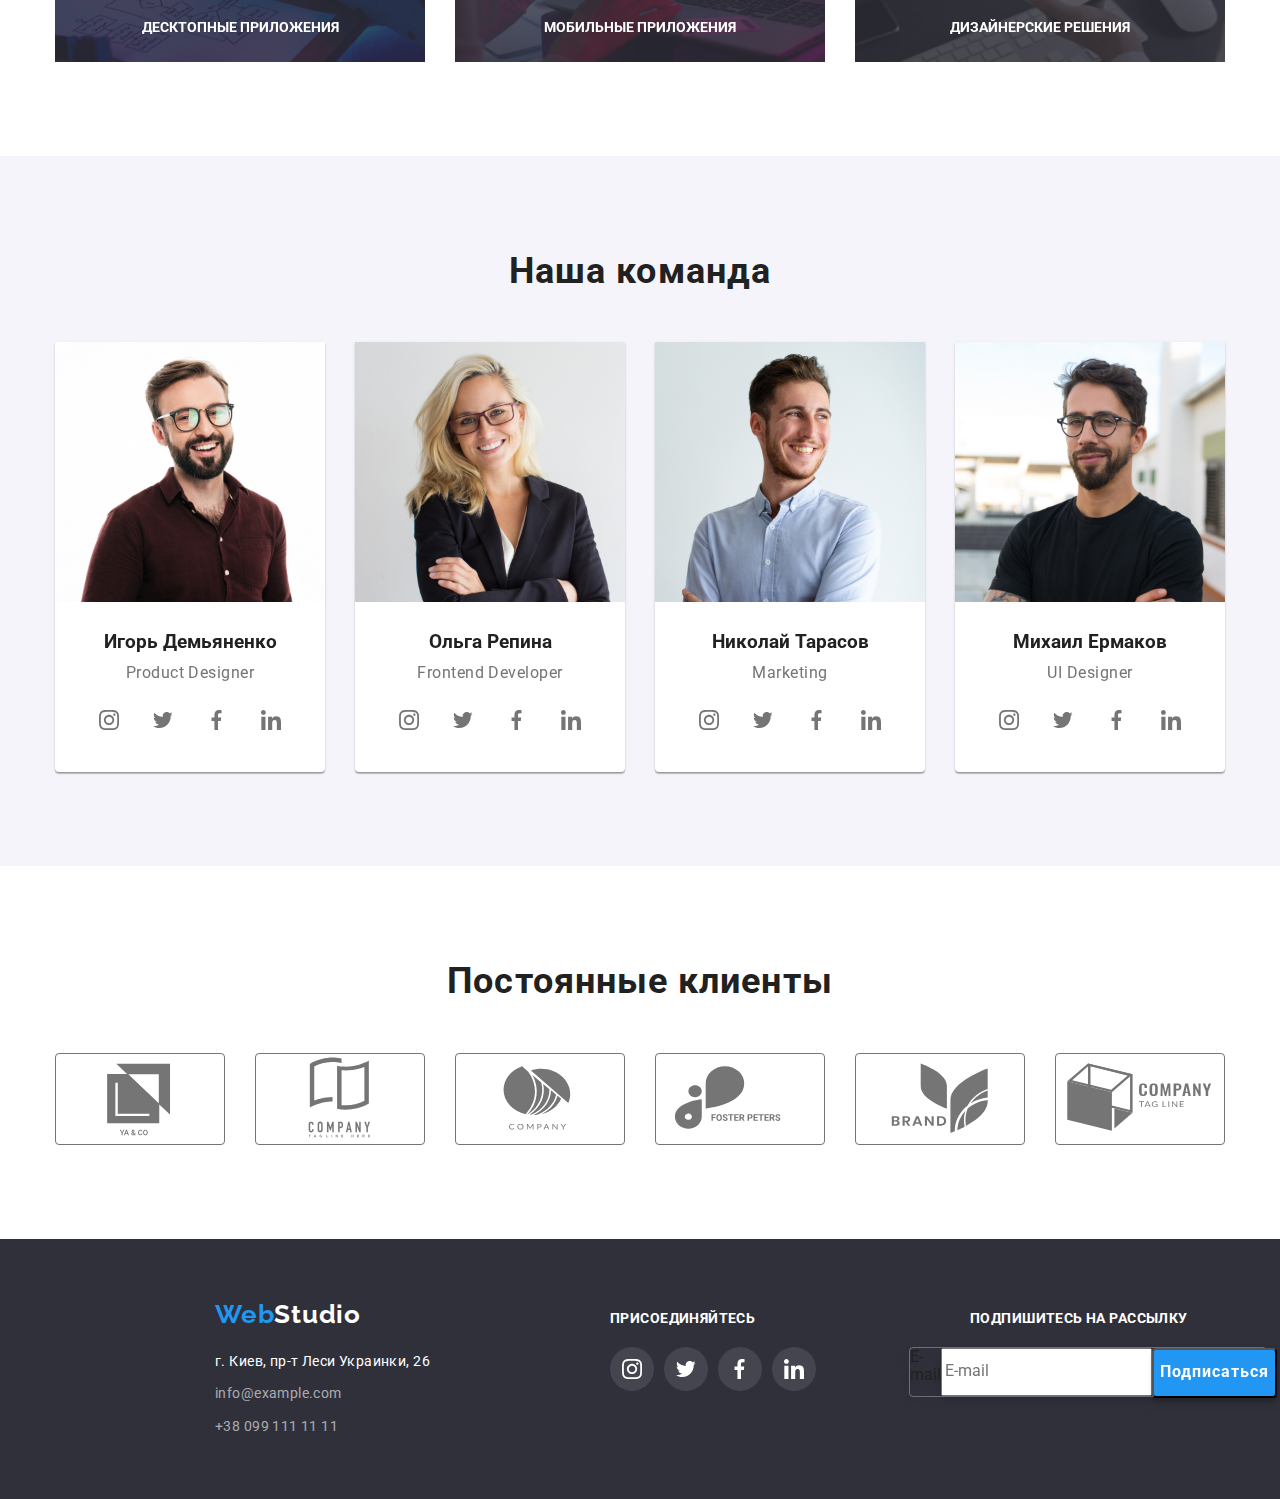
==== commit d6e30414: "добавляет формы" ====
--- a/index.html
+++ b/index.html
@@ -67,7 +67,24 @@
             <button class="hero-button" type="button"data-modal-open>Заказать услугу</button>
             </div>
             <div class="backdrop" data-modal>
+                
                 <div class="modal-wrapper">
+                    <p>Оставьте свои данные, мы вам перезвоним</p>
+                    <form class="backdrop-form">
+                        <label for="name">Имя</label>
+                            <input type="text" name="name" id="name">
+                        </label>
+
+                        <label for="tel">Телефон</label>
+                        <input type="tel" name="tel" id="tel">
+                        </label>
+
+                        <label for="E-mail">Почта</label>
+                        <input type="mail" name="E-mail" id="E-mail">
+                        </label>
+                        </form>
+                     
+                      
                     <button class="modal-btn" data-modal-close> 
                         <svg class="modal-icon" width="11" height="11">
                             <use href="./images/icons.svg#icon-Vector-8"></use>
@@ -508,6 +525,22 @@
     </ul>
 </div>
 </div>
+
+<div class="submit-form">
+    <p class="attention-submit">Подпишитесь на рассылку</p>
+    <form class="form">
+        <label for="E-mail">E-mail</label>
+        <input type="E-mail" name="E-mail" id="mail" placeholder="E-mail">
+    
+    <button class="submit" type="submit">Подписаться</button>
+  
+        <svg class="submit-icon" width="24" height="24">
+            <use href="./images/icons.svg#icon-icon-send"></use>
+        </svg>
+    
+    </form>
+    
+</div>
     </footer>
 <script src="./js/madal.js"></script>
     
--- a/css/styles.css
+++ b/css/styles.css
@@ -34,7 +34,12 @@
  --background-color-basic: #2F303A;
  --background-main-btn: #188CE8;
  --border-heder-color:  #ECECEC;
-}
+ --animation: 250ms cubic-bezier(0.4, 0, 0.2, 1);
+}
+
+
+
+
    body {
     font-family: 'Roboto', sans-serif;
     color: var(--main-color);
@@ -120,6 +125,7 @@
     
 .nav-link:hover, .nav-link:focus {
     color: var(--accent-color);
+    transition: color var(--animation);
 }
 
 .nav-link.current {
@@ -139,6 +145,7 @@
 .contact-icon:hover,
 .contact-icon:focus {
     color: var(--accent-color);
+  transition: color var(--animation);
 }
 
 .contact-icon { 
@@ -147,6 +154,7 @@
 }
 .contact-item:hover, .contact-item:focus {
     fill: var(--accent-color);
+    transition: fill var(--animation);
 }
 
 .contacts {
@@ -166,6 +174,7 @@
 
 .contact-link:hover {
     color: var(--accent-color);
+    transition: color var(--animation);
 }
 .link {
     text-decoration: none;
@@ -243,6 +252,7 @@
 
 .attention-link:hover {
     background-color: #2196F3;
+    transition: background-color var(--animation);
 }
 
 .attention-list {
@@ -260,6 +270,7 @@
 .contact-footer:hover,
 .contact-footer:focus {
     color: var(--accent-color);
+    transition: color var(--animation);
 }
 
 .studio-logo {
@@ -322,6 +333,7 @@
 .hero-button:hover,
 .hero-button:focus {
 background-color: var(--background-main-btn);
+transition: background-color var(--animation);
 }
 
 .features-point{
@@ -390,11 +402,11 @@
 }
 
 .container-footer {
-        display: flex;
-        justify-content: flex-start;
-        align-items: baseline;
-        margin-right: 156px;
-        margin-left: 215px;
+    display: flex;
+    justify-content: flex-start;
+    align-items: baseline;
+    margin-right: 156px;
+    margin-left: 215px;
 
 }
 
@@ -503,6 +515,7 @@
     background: #FFFFFF;
     border: 1px solid #EEEEEE;
     box-shadow: 0px 1px 1px rgba(0, 0, 0, 0.12), 0px 4px 4px rgba(0, 0, 0, 0.06), 1px 4px 6px rgba(0, 0, 0, 0.16);
+    transition: box-shadow var(--animation);
 }
 .text {
     color: var(--secondary-color);
@@ -547,6 +560,7 @@
 .menu:hover, .menu:focus {
     color: var(--title-color);
     background-color: var(--accent-color);
+    transition: background-color var(--animation);
 }
 
 .icon {
@@ -582,10 +596,12 @@
 .socials-link:hover .social-icon,
 .socials-link:focus .social-icon {
     fill: var(--title-color);
+    transition: fill var(--animation);
 }
 
 .socials-link:hover {
     background-color: var(--accent-color);
+    transition: background-color var(--animation);
 }
 
 .clients {
@@ -628,11 +644,13 @@
 
 .clients-link:hover {
     border-color: var(--accent-color);
+    transition: border-color var(--animation);
 }
 
 .clients-link:hover .clients-icon,
 .clients-link:focus .clients-icon {
     fill: var(--accent-color);
+    transition: fill var(--animation);
 }
 .feat {
     display: flex;
@@ -681,6 +699,7 @@
 
 .attention-link:hover {
         background-color: var(--accent-color);
+        transition: background-color var(--animation);
 }
 
 .attention-list {
@@ -703,15 +722,15 @@
     background-color: rgba(47, 48, 58, 0.8);
     position: absolute;
     bottom: 0px;
-        right: 0px;
-        color: var(--title-color);
-        font: Roboto;
-            font-weight: 700;
-            font-size: 14px;
-            text-align: center;
-            line-height: 1,17;
-            letter-spacing: 0,03em;
-            text-transform: uppercase;
+    right: 0px;
+    color: var(--title-color);
+    font: Roboto;
+    font-weight: 700;
+    font-size: 14px;
+    text-align: center;
+    line-height: 1,17;
+    letter-spacing: 0,03em;
+    text-transform: uppercase;
     
 }
 
@@ -745,6 +764,7 @@
     position: fixed;
     top: 0px;
     left: 0px;
+    transition: opacity var(--animation) visibility var(--animation);
 }
 
 .modal-wrapper {
@@ -754,11 +774,24 @@
     position: absolute;
     top: 50%;
     left: 50%;
-    transform: translate(-50% -50%);
+    transform: translate(-50%, -50%);
     border-radius: 4px;
     box-shadow: 0px 1px 3px rgba(0, 0, 0, 0.12), 0px 1px 1px rgba(0, 0, 0, 0.14), 0px 2px 1px rgba(0, 0, 0, 0.2);
     height: 581px;
-    left: 536px;
+    
+
+    transition: transform 300ms ease-in-out 400ms, opacity 300ms ease-in-out 400ms;
+ 
+}
+
+.backdrop.is-hidden .modal-wrapper {
+    transform: translate(-50%, -50%) scale(0.4);
+    opacity: 0;
+}
+
+.backdrop .modal-wrapper {
+    transform: translate(-50%, -50%) scale(1);
+    opacity: 1;
 }
 
 .modal-btn {
@@ -780,4 +813,91 @@
     opacity: 0;
     pointer-events: none;
     visibility: hidden;
+}
+
+.animation-description {
+    display: block;
+    position: absolute;
+    font-family: 'Roboto';
+    font-style: normal;
+    font-weight: 400;
+    font-size: 18px;
+    line-height: 1.56;
+    letter-spacing: 0.03em;
+    color: var(--title-color);
+    background-color: rgba(33, 150, 243, 0.9);
+    width: 100%;
+    height: 100%;
+    padding: 63px 24px;
+    transition: transform var(--animation);
+    
+}
+
+.photo-link:hover .animation-description,
+.photo-link:focus .animation-description {
+    transform: translateY(-100%);
+    opacity: 1;
+
+}
+
+.photo-thumb-text {
+    position: absolute;
+    bottom: 0;
+    right: 0;
+    width: 100%;
+    height: 100%;
+    background-color: rgba(33, 150, 243, 0.9);
+
+    transform: translateY(100%);
+    transition: transform var(--animation);
+  
+}
+
+.photo-thumb {
+    position: relative;
+    overflow: hidden;
+   
+}
+
+.submit {
+    display: flex;
+background-color: var(--accent-color);
+    box-shadow: 0px 4px 4px rgba(0, 0, 0, 0.15);
+    border-radius: 4px;
+    width: 200px;
+    height: 50px;
+    font-family: 'Roboto';
+    font-style: normal;
+    font-weight: 700;
+    font-size: 16px;
+    line-height: 1.9;
+    display: flex;
+    align-items: center;
+    text-align: center;
+    letter-spacing: 0.06em;
+    color: var(--title-color);
+}
+
+.attention-submit {
+        font-weight: 700;
+            font-size: 14px;
+            line-height: 1.14;
+            letter-spacing: 0.03em;
+            text-transform: uppercase;
+            color: #ffffff;
+            margin-bottom: 20px;
+            margin-left: 154px;
+}
+
+
+
+.form {
+    display: flex;
+    margin-left: 93px;
+    margin-right: 12px;
+    width: 358px;
+        height: 50px;
+        border: 1px solid rgba(255, 255, 255, 0.3);
+            filter: drop-shadow(0px 4px 4px rgba(0, 0, 0, 0.15));
+            border-radius: 4px;
 }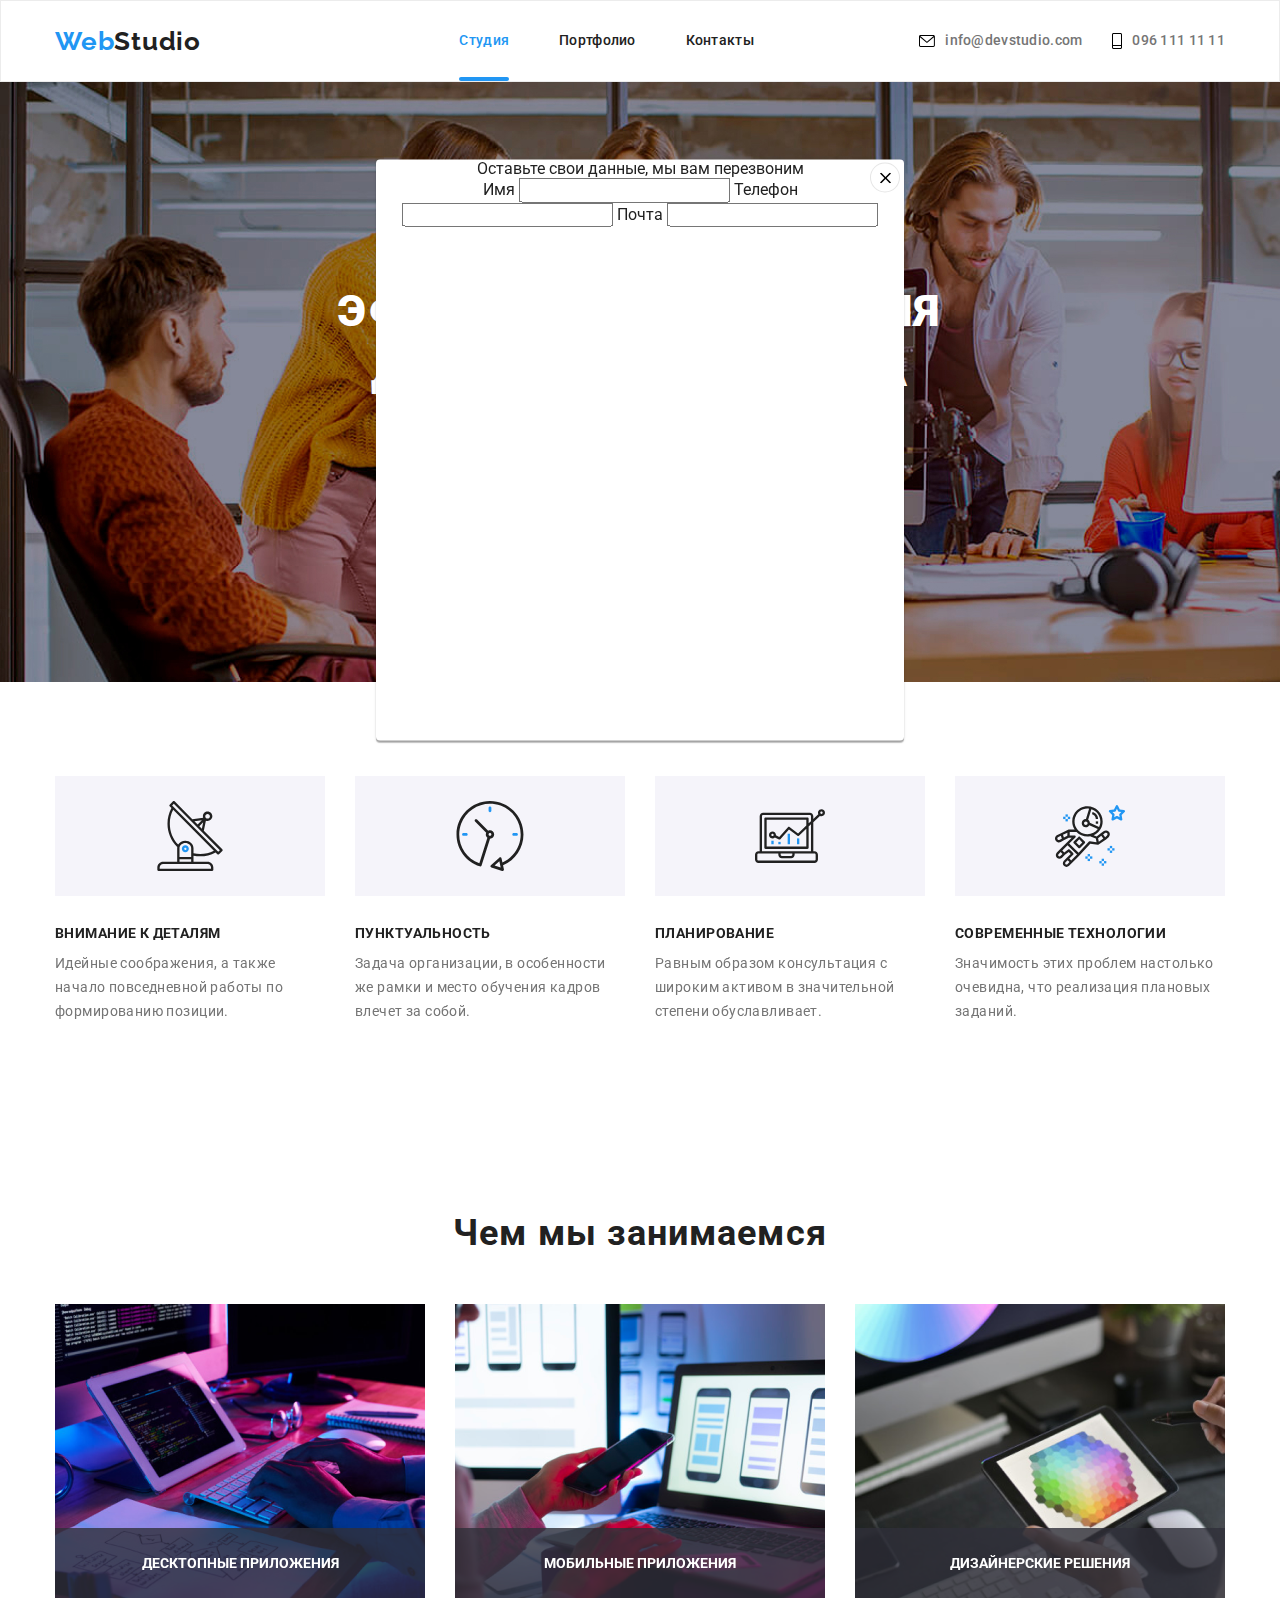
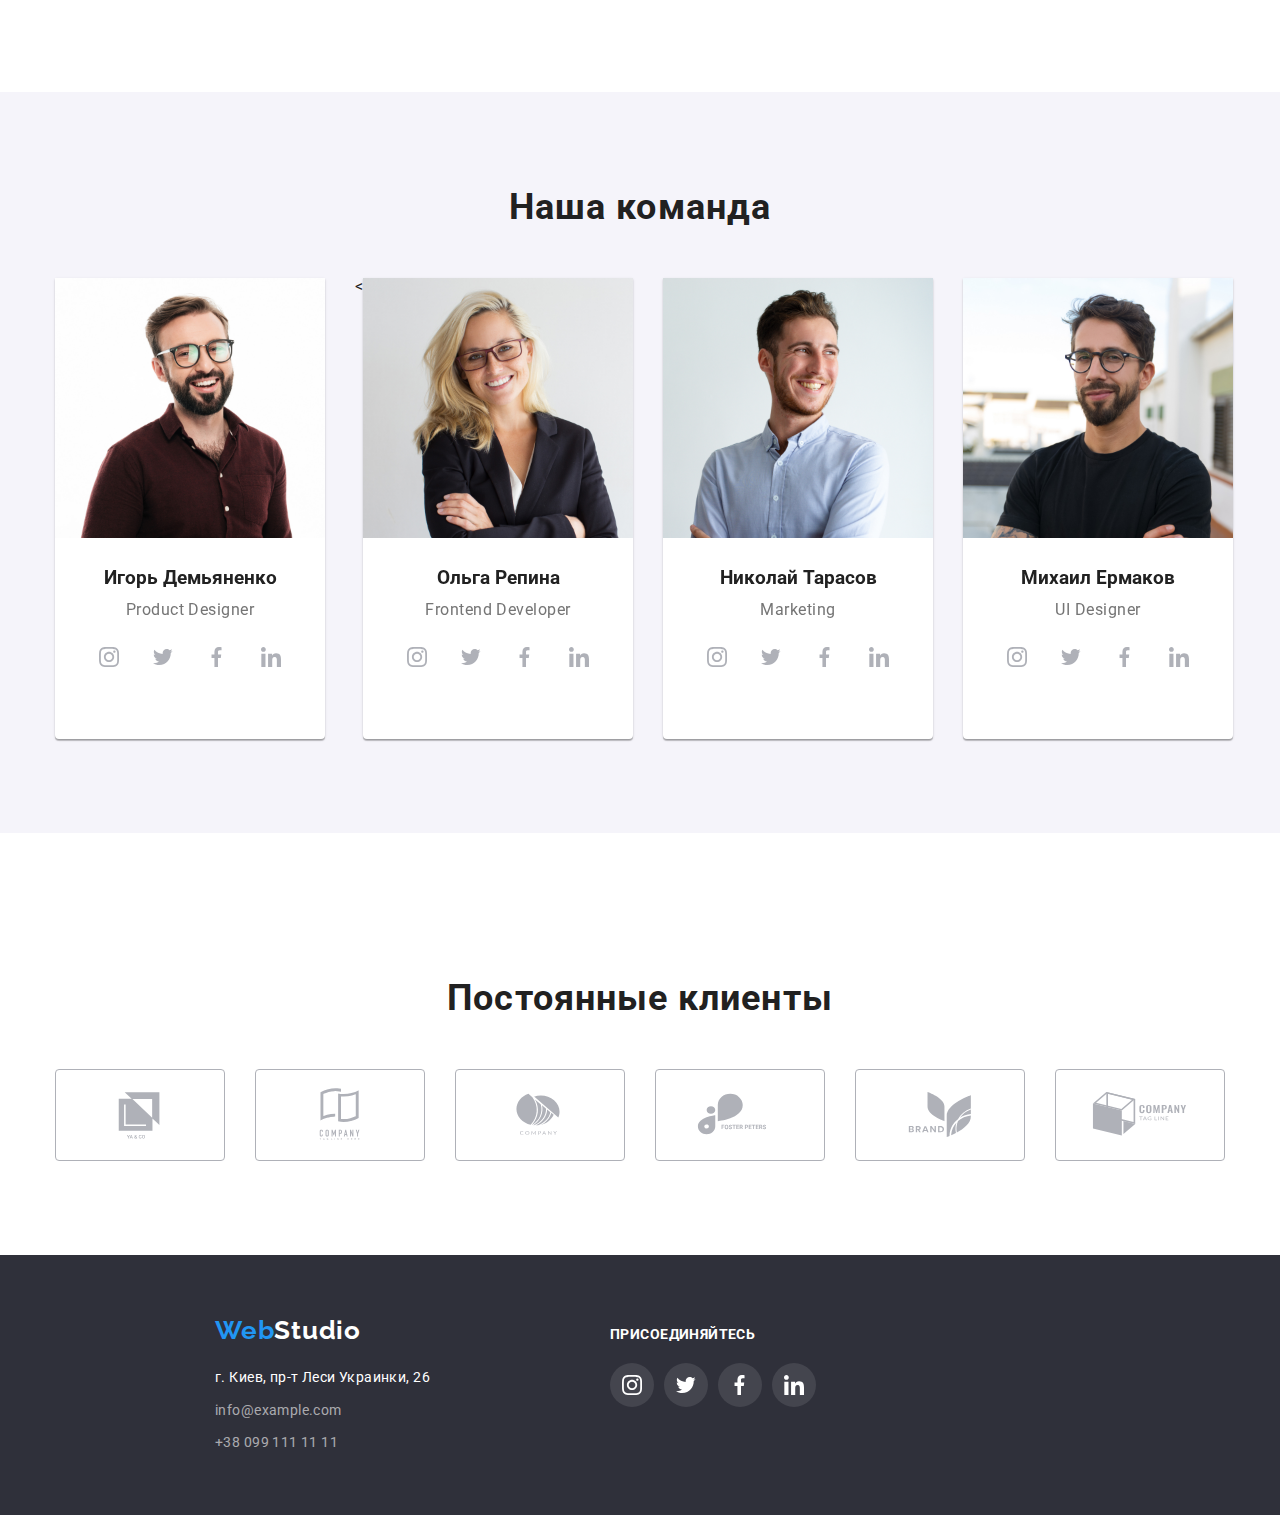
==== commit 93833223: "вносит правки по дз" ====
--- a/index.html
+++ b/index.html
@@ -96,47 +96,8 @@
         </section>
      
 <!-- Особенности -->
-<div>
-    <ul class="feat">
-    
-        <li class="feat-item">
-            <a class="feat-link" href="" target="_blank" rel="noopener noreferree">
-                <svg class="feat-icon" width="65,32" height="70">
-                    <use href="./images/icons.svg#icon-antenna1"></use>
-                </svg>
-    
-            </a>
-    
-        </li>
-        <li class="feat-item">
-            <a class="feat-link" href="" target="_blank" rel="noopener noreferree">
-                <svg class="feat-icon" width="65,32" height="70">
-                    <use href="./images/icons.svg#icon-clock1"></use>
-                </svg>
-    
-            </a>
-    
-        </li>
-        <li class="feat-item">
-            <a class="feat-link" href="" target="_blank" rel="noopener noreferree">
-                <svg class="feat-icon" width="65,32" height="70">
-                    <use href="./images/icons.svg#icon-diagram1"></use>
-                </svg>
-    
-            </a>
-    
-        </li>
-        <li class="feat-item">
-            <a class="feat-link" href="" target="_blank" rel="noopener noreferree">
-                <svg class="feat-icon" width="65,32" height="70">
-                    <use href="./images/icons.svg#icon-astronaut1"></use>
-                </svg>
-    
-            </a>
-    
-        </li>
-        </ul>
-</div>
+
+
 
         <section class="section">
             <div class="container">
@@ -145,6 +106,13 @@
             
             <ul class="features">
                 <li class="item">
+                    <div class="features-container">
+                        
+                            <svg class="feat-icon" width="65,32" height="70">
+                                <use href="./images/icons.svg#icon-antenna1"></use>
+                            </svg>
+                    
+                    </div>
                     <h3 class="features-point">Внимание к деталям</h3>
                     <p class="description">
                         Идейные соображения, а также начало повседневной работы по формированию позиции.
@@ -152,6 +120,14 @@
                 </li>
 
                 <li class="item">
+                    <div class="features-container">
+                       
+                            <svg class="feat-icon" width="65,32" height="70">
+                                <use href="./images/icons.svg#icon-clock1"></use>
+                            </svg>
+                        
+                       
+                    </div>
                     <h3 class="features-point">Пунктуальность</h3>
                     <p class="description">
                         Задача организации, в особенности же рамки и место обучения кадров влечет за собой.
@@ -159,6 +135,12 @@
                 </li>
 
                 <li class="item">
+                  <div class="features-container">
+                        <svg class="feat-icon" width="65,32" height="70">
+                            <use href="./images/icons.svg#icon-diagram1"></use>
+                        </svg>
+                    </div>
+                    
                     <h3 class="features-point">Планирование</h3>
                     <p class="description">
                         Равным образом консультация с широким активом в значительной степени обуславливает.
@@ -166,6 +148,12 @@
                 </li>
 
                 <li class="item">
+                  <div class="features-container">
+                        <svg class="feat-icon" width="65,32" height="70">
+                            <use href="./images/icons.svg#icon-astronaut1"></use>
+                        </svg>
+                    </div>
+                    
                     <h3 class="features-point">Современные технологии</h3>
                     <p class="description">
                         Значимость этих проблем настолько очевидна, что реализация плановых заданий.
@@ -209,8 +197,9 @@
             <ul class="team-list">
                 <li class="item">
                     <img class="foto" src="./images/img.jpg" alt="фото специалиста" width="270" height="260">
-                    <div class="foto-descr"><h3 class="team-member">Игорь Демьяненко</h3>
-                    <p class="speciality" lang="en">Product Designer</p></div>
+                    <div class="foto-descr">
+                        <h3 class="team-member">Игорь Демьяненко</h3>
+                    <p class="speciality" lang="en">Product Designer</p>
                     
                     <ul class="socials-list">
 
@@ -251,14 +240,16 @@
                         
                         </li>
                     </ul>
-
-                    
-                </li>
+                    </div>
+                    
+                </li>
+                <
 
                 <li class="item">
                     <img class="foto" src="./images/img(1).jpg" alt="фото специалиста" width="270" height="260">
-                    <div class="foto-descr"><h3 class="team-member">Ольга Репина</h3>
-                    <p class="speciality" lang="en">Frontend Developer</p></div>
+                    <div class="foto-descr">
+                        <h3 class="team-member">Ольга Репина</h3>
+                    <p class="speciality" lang="en">Frontend Developer</p>
                     <ul class="socials-list">
                     
                         <li class="socials-item">
@@ -298,11 +289,12 @@
                     
                         </li>
                     </ul>
+                    </div>
                 </li>
                 <li class="item">
                     <img class="foto" src="./images/img(2).jpg" alt="фото специалиста" width="270" height="260">
                     <div class="foto-descr"><h3 class="team-member">Николай Тарасов</h3>
-                    <p class="speciality" lang="en">Marketing</p></div>
+                    <p class="speciality" lang="en">Marketing</p>
                     <ul class="socials-list">
                     
                         <li class="socials-item">
@@ -342,11 +334,12 @@
                     
                         </li>
                     </ul>
+                    </div>
                 </li>
                 <li class="item">
                     <img class="foto" src="./images/img(3).jpg" alt="фото специалиста" width="270" height="260">
                     <div class="foto-descr"><h3 class="team-member">Михаил Ермаков</h3>
-                    <p class="speciality" lang="en">UI Designer</p></div>
+                    <p class="speciality" lang="en">UI Designer</p>
                     <ul class="socials-list">
                     
                         <li class="socials-item">
@@ -386,19 +379,21 @@
                     
                         </li>
                     </ul>
+                    </div>
                 </li>
             </ul>
        
         </div>
         </section>
 
-
+<section class="client-section">
+    <div>
         <h2 class="client centered">Постоянные клиенты</h2>
         <ul class="clients">
         
             <li class="clients-item">
                 <a class="clients-link" href="" target="_blank" rel="noopener noreferree">
-                    <svg class="clients-icon" width="170" height="92">
+                    <svg class="clients-icon" width="106" height="60">
                         <use href="./images/icons.svg#icon-logo6"></use>
                     </svg>
         
@@ -407,7 +402,7 @@
             </li>
             <li class="clients-item">
                 <a class="clients-link" href="" target="_blank" rel="noopener noreferree">
-                    <svg class="clients-icon" width="170" height="92">
+                    <svg class="clients-icon" width="106" height="60">
                         <use href="./images/icons.svg#icon-Logo1"></use>
                     </svg>
             
@@ -416,7 +411,7 @@
             </li>
             <li class="clients-item">
                 <a class="clients-link" href="" target="_blank" rel="noopener noreferree">
-                    <svg class="clients-icon" width="170" height="92">
+                    <svg class="clients-icon" width="106" height="60">
                         <use href="./images/icons.svg#icon-logo2"></use>
                     </svg>
             
@@ -425,7 +420,7 @@
             </li>
             <li class="clients-item">
                 <a class="clients-link" href="" target="_blank" rel="noopener noreferree">
-                    <svg class="clients-icon" width="170" height="92">
+                    <svg class="clients-icon" width="106" height="60">
                         <use href="./images/icons.svg#icon-logo3"></use>
                     </svg>
             
@@ -434,7 +429,7 @@
             </li>
             <li class="clients-item">
                 <a class="clients-link" href="" target="_blank" rel="noopener noreferree">
-                    <svg class="clients-icon" width="170" height="92">
+                    <svg class="clients-icon" width="106" height="60">
                         <use href="./images/icons.svg#icon-logo4"></use>
                     </svg>
             
@@ -443,7 +438,7 @@
             </li>
             <li class="clients-item">
                 <a class="clients-link" href="" target="_blank" rel="noopener noreferree">
-                    <svg class="clients-icon" width="170" height="92">
+                    <svg class="clients-icon" width="106" height="60">
                         <use href="./images/icons.svg#icon-logo5"></use>
                     </svg>
             
@@ -451,6 +446,8 @@
             
             </li>
         </ul>
+        </div>
+        </section>
 
     </main>
 
@@ -460,7 +457,7 @@
 
     <footer  class="contacts-footer">
         <div class="container-footer">
-            <div class="container-footer-address">
+        <div class="container-footer-address">
         <a class="logo-footer" href="./index.html">
             <span class="part-logo">Web</span><span class="studio-logo">Studio</span>
         </a>
@@ -481,9 +478,9 @@
          
         </address>
             </div>
-</div>
-
-<div class="attention-title">
+
+
+
     <div class="attention-title-list">
     <p class="attention">Присоединяйтесь</p>
     <ul class="attention-list">
@@ -526,21 +523,7 @@
 </div>
 </div>
 
-<div class="submit-form">
-    <p class="attention-submit">Подпишитесь на рассылку</p>
-    <form class="form">
-        <label for="E-mail">E-mail</label>
-        <input type="E-mail" name="E-mail" id="mail" placeholder="E-mail">
-    
-    <button class="submit" type="submit">Подписаться</button>
-  
-        <svg class="submit-icon" width="24" height="24">
-            <use href="./images/icons.svg#icon-icon-send"></use>
-        </svg>
-    
-    </form>
-    
-</div>
+
     </footer>
 <script src="./js/madal.js"></script>
     
--- a/css/styles.css
+++ b/css/styles.css
@@ -35,6 +35,7 @@
  --background-main-btn: #188CE8;
  --border-heder-color:  #ECECEC;
  --animation: 250ms cubic-bezier(0.4, 0, 0.2, 1);
+ --color-icon: #AFB1B8;
 }
 
 
@@ -98,7 +99,7 @@
 
 .nav-list {
     display: flex;
-    margin-right: 305px;
+ 
 
 }
 
@@ -112,20 +113,22 @@
     letter-spacing: 0.02em;
     padding-top: 32px;
     padding-bottom: 32px;
+    transition: color var(--animation);
  }
  
-    .nav-list .nav-link { 
-        /* margin-right: 50px; */
-    /* background-color: tomato; */
-    } 
+ 
     
     .nav-list .nav-item:not(:last-child) {
     margin-right: 50px;
     }
+
+    .navigation {
+        margin: auto;
+    }
     
 .nav-link:hover, .nav-link:focus {
     color: var(--accent-color);
-    transition: color var(--animation);
+   
 }
 
 .nav-link.current {
@@ -170,6 +173,8 @@
 .contact-link {
     display: flex;
     align-items: center;
+    padding-top: 32px;
+    padding-bottom: 32px;
 }
 
 .contact-link:hover {
@@ -213,6 +218,7 @@
     letter-spacing: 0.03em;
     text-decoration: none;
     font-style: normal;
+    transition: color var(--animation);
 }
 
 .logo-footer {
@@ -270,7 +276,8 @@
 .contact-footer:hover,
 .contact-footer:focus {
     color: var(--accent-color);
-    transition: color var(--animation);
+   
+
 }
 
 .studio-logo {
@@ -345,8 +352,18 @@
     margin-bottom: 10px;
 }
 
+.features-container {
+    display: flex;
+        justify-content: center;
+        align-items: center;
+        margin-bottom: 30px;
+        background-color: var(--background-color-menu);
+        width: 270px;
+        height: 120px;
+}
 .features {
     display: flex;
+    flex-wrap: wrap;
 }
 
 .features .item {
@@ -405,10 +422,15 @@
     display: flex;
     justify-content: flex-start;
     align-items: baseline;
+    margin-left: 215px;
+
+}
+
+.container-footer-address {
     margin-right: 156px;
-    margin-left: 215px;
-
-}
+
+}
+
 
 .speciality {
     color: var(--secondary-color);
@@ -425,6 +447,9 @@
 
 .foto-descr {
     padding-top: 30px;
+    padding-bottom: 30px;
+    padding-left: 32px;
+    padding-right: 32px;
    
 }
 
@@ -511,7 +536,8 @@
     margin-bottom: 0px;
 }
 
-.item:hover {
+.example .item:hover,
+.example .item:focus {
     background: #FFFFFF;
     border: 1px solid #EEEEEE;
     box-shadow: 0px 1px 1px rgba(0, 0, 0, 0.12), 0px 4px 4px rgba(0, 0, 0, 0.06), 1px 4px 6px rgba(0, 0, 0, 0.16);
@@ -532,7 +558,6 @@
 }
 
 .sorting-menu .item {
-    box-shadow: 0px 3px 1px rgba(0, 0, 0, 0.1), 0px 1px 2px rgba(0, 0, 0, 0.08), 0px 2px 2px rgba(0, 0, 0, 0.12);
     border-radius: 4px;
     
 }
@@ -561,6 +586,7 @@
     color: var(--title-color);
     background-color: var(--accent-color);
     transition: background-color var(--animation);
+    box-shadow: 0px 3px 1px rgba(0, 0, 0, 0.1), 0px 1px 2px rgba(0, 0, 0, 0.08), 0px 2px 2px rgba(0, 0, 0, 0.12);
 }
 
 .icon {
@@ -590,7 +616,7 @@
 }
 
 .social-icon {
-    fill:  var(--secondary-color);
+    fill: var(--color-icon);
 }
 
 .socials-link:hover .social-icon,
@@ -617,9 +643,10 @@
     align-items: center;
     width: 170px;
     height: 92px;
-    fill: var(--secondary-color);
-    border: 1px solid var(--secondary-color);
+    fill: var(--color-icon);
+    border: 1px solid var(--color-icon);
     border-radius: 4px;
+    transition: border-color var(--animation);
 }
 .clients-item:not(:last-child) {
     margin-right: 30px;
@@ -638,13 +665,14 @@
     text-align: center;
     margin-bottom: 50px;
 }
-.clients-item {
+.client-section {
+    padding-top: 50px;
     padding-bottom: 94px;
 }
 
 .clients-link:hover {
     border-color: var(--accent-color);
-    transition: border-color var(--animation);
+    
 }
 
 .clients-link:hover .clients-icon,
@@ -753,6 +781,7 @@
 
 }
 
+
 .nav-link {
     position: relative;
     
@@ -764,7 +793,7 @@
     position: fixed;
     top: 0px;
     left: 0px;
-    transition: opacity var(--animation) visibility var(--animation);
+    transition: opacity var(--animation), visibility var(--animation);
 }
 
 .modal-wrapper {
@@ -784,6 +813,8 @@
  
 }
 
+
+
 .backdrop.is-hidden .modal-wrapper {
     transform: translate(-50%, -50%) scale(0.4);
     opacity: 0;
@@ -837,6 +868,7 @@
 .photo-link:focus .animation-description {
     transform: translateY(-100%);
     opacity: 1;
+    box-shadow: 0px 1px 1px rgba(0, 0, 0, 0.12), 0px 4px 4px rgba(0, 0, 0, 0.06), 1px 4px 6px rgba(0, 0, 0, 0.16);
 
 }
 
@@ -848,7 +880,7 @@
     height: 100%;
     background-color: rgba(33, 150, 243, 0.9);
 
-    transform: translateY(100%);
+    transform: translateY(101%);
     transition: transform var(--animation);
   
 }
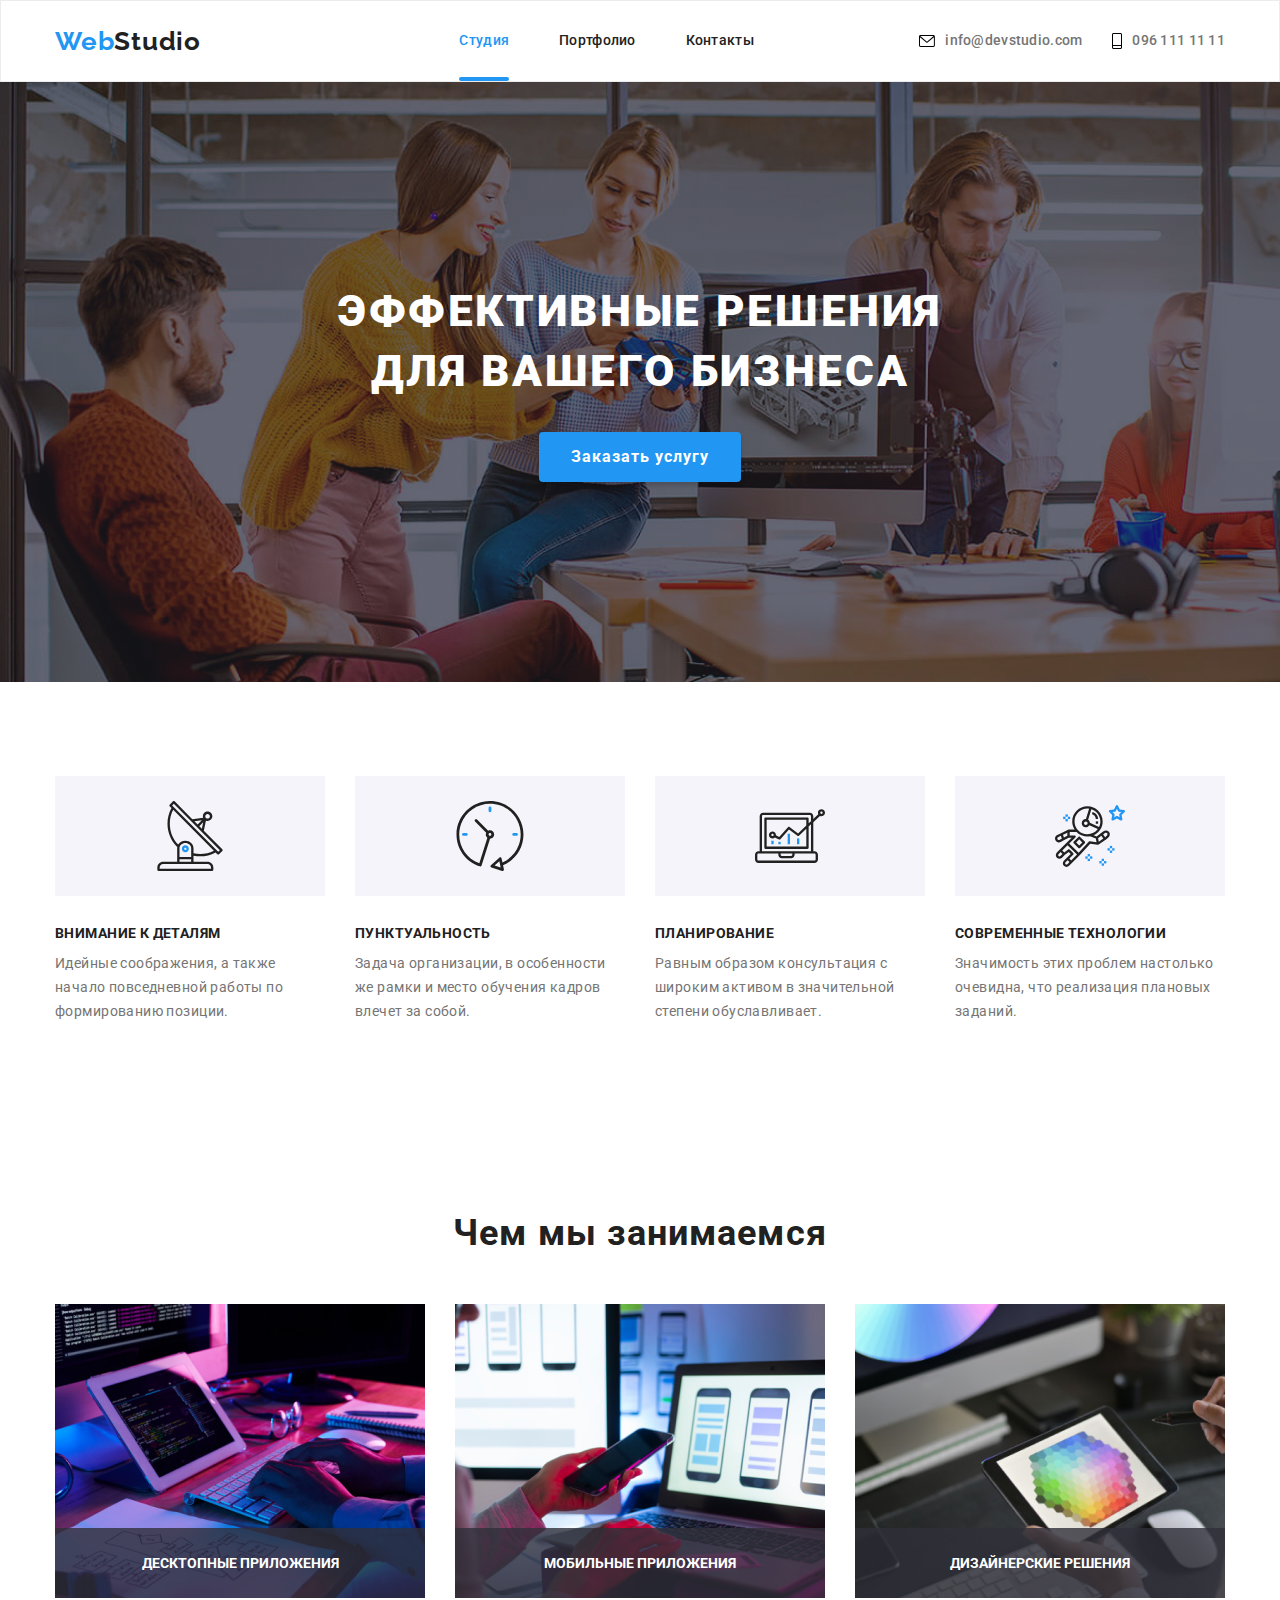
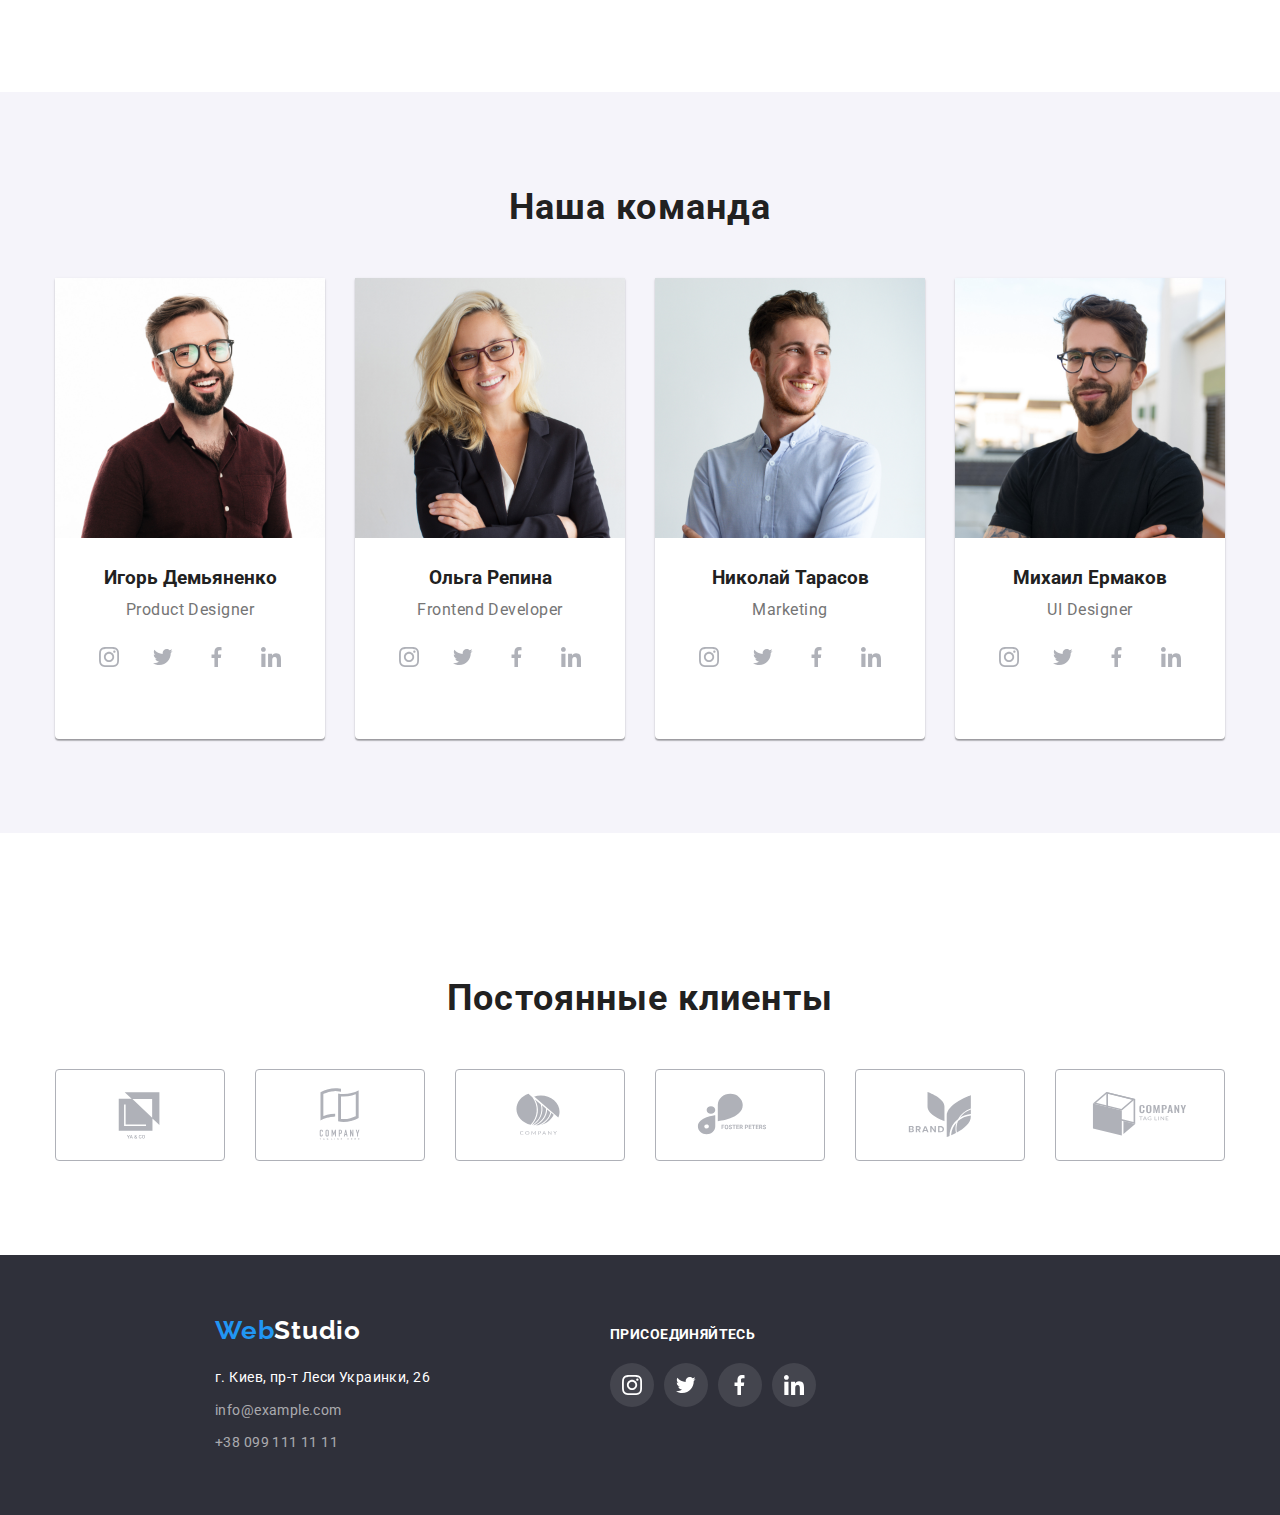
==== commit d8857874: "Вносит правки ментора" ====
--- a/index.html
+++ b/index.html
@@ -64,25 +64,12 @@
         <section class="hero">
             <div class="container">
             <h1 class="hero-text">Эффективные решения для вашего бизнеса</h1>
-            <button class="hero-button" type="button"data-modal-open>Заказать услугу</button>
+            <button class="hero-button" type="button" data-modal-open>Заказать услугу</button>
             </div>
-            <div class="backdrop" data-modal>
+            <div class="backdrop is-hidden" data-modal>
                 
                 <div class="modal-wrapper">
-                    <p>Оставьте свои данные, мы вам перезвоним</p>
-                    <form class="backdrop-form">
-                        <label for="name">Имя</label>
-                            <input type="text" name="name" id="name">
-                        </label>
-
-                        <label for="tel">Телефон</label>
-                        <input type="tel" name="tel" id="tel">
-                        </label>
-
-                        <label for="E-mail">Почта</label>
-                        <input type="mail" name="E-mail" id="E-mail">
-                        </label>
-                        </form>
+                   
                      
                       
                     <button class="modal-btn" data-modal-close> 
@@ -243,7 +230,7 @@
                     </div>
                     
                 </li>
-                <
+                
 
                 <li class="item">
                     <img class="foto" src="./images/img(1).jpg" alt="фото специалиста" width="270" height="260">
--- a/css/styles.css
+++ b/css/styles.css
@@ -303,8 +303,8 @@
     padding-bottom: 200px;
     height: 600px;
     max-width: 1600px;
-    background-color: rgba(47, 48, 58, 0.4);
-    background-image: url("../images/pic-hero.jpg");
+    background-image: linear-gradient(to right, rgba(47, 48, 58, 0.4), rgba(47, 48, 58, 0.4)),
+    url("../images/pic-hero.jpg");
    
 }
 
@@ -794,6 +794,13 @@
     top: 0px;
     left: 0px;
     transition: opacity var(--animation), visibility var(--animation);
+    background-color: rgba(0, 0, 0, 0.2);
+}
+
+.backdrop.is-hidden {
+    opacity: 0;
+    pointer-events: none;
+    visibility: hidden;
 }
 
 .modal-wrapper {
@@ -840,11 +847,6 @@
     justify-content: center;
 }
 
-.backdrop.is-hidden {
-    opacity: 0;
-    pointer-events: none;
-    visibility: hidden;
-}
 
 .animation-description {
     display: block;
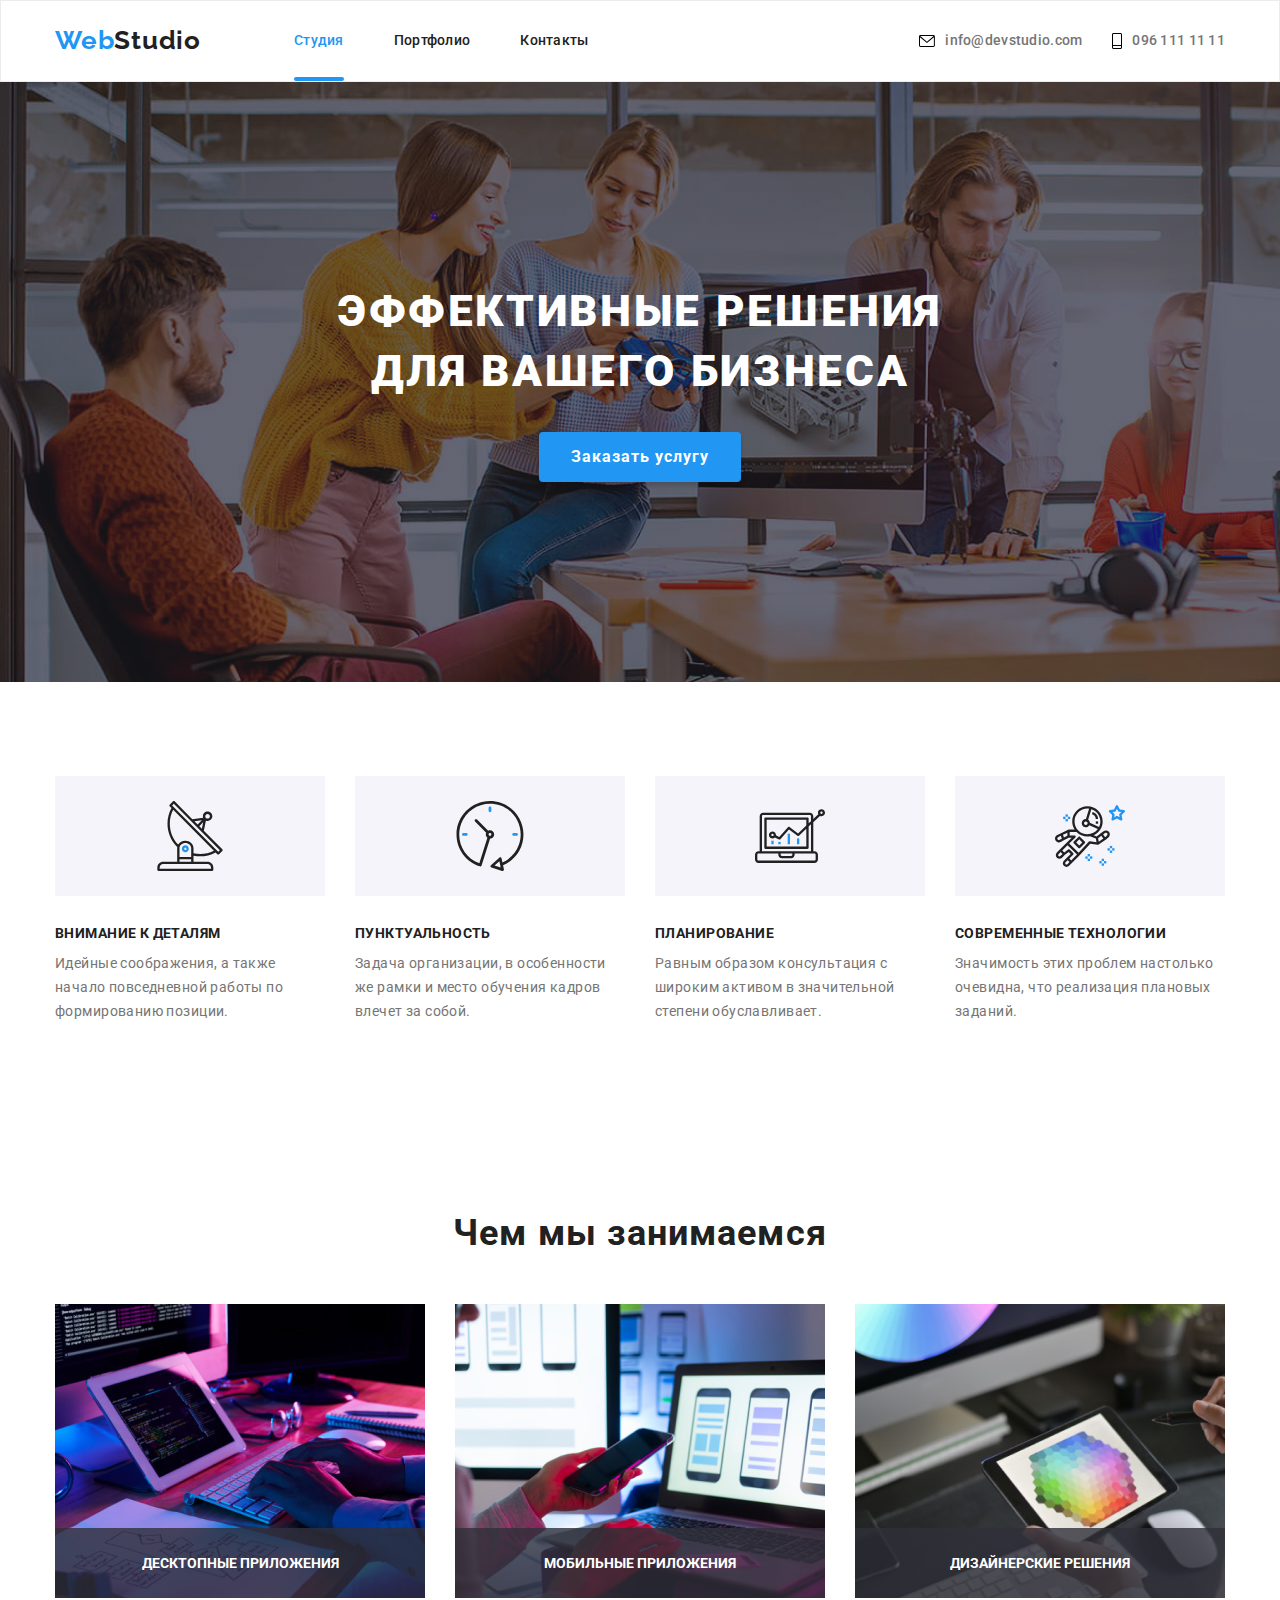
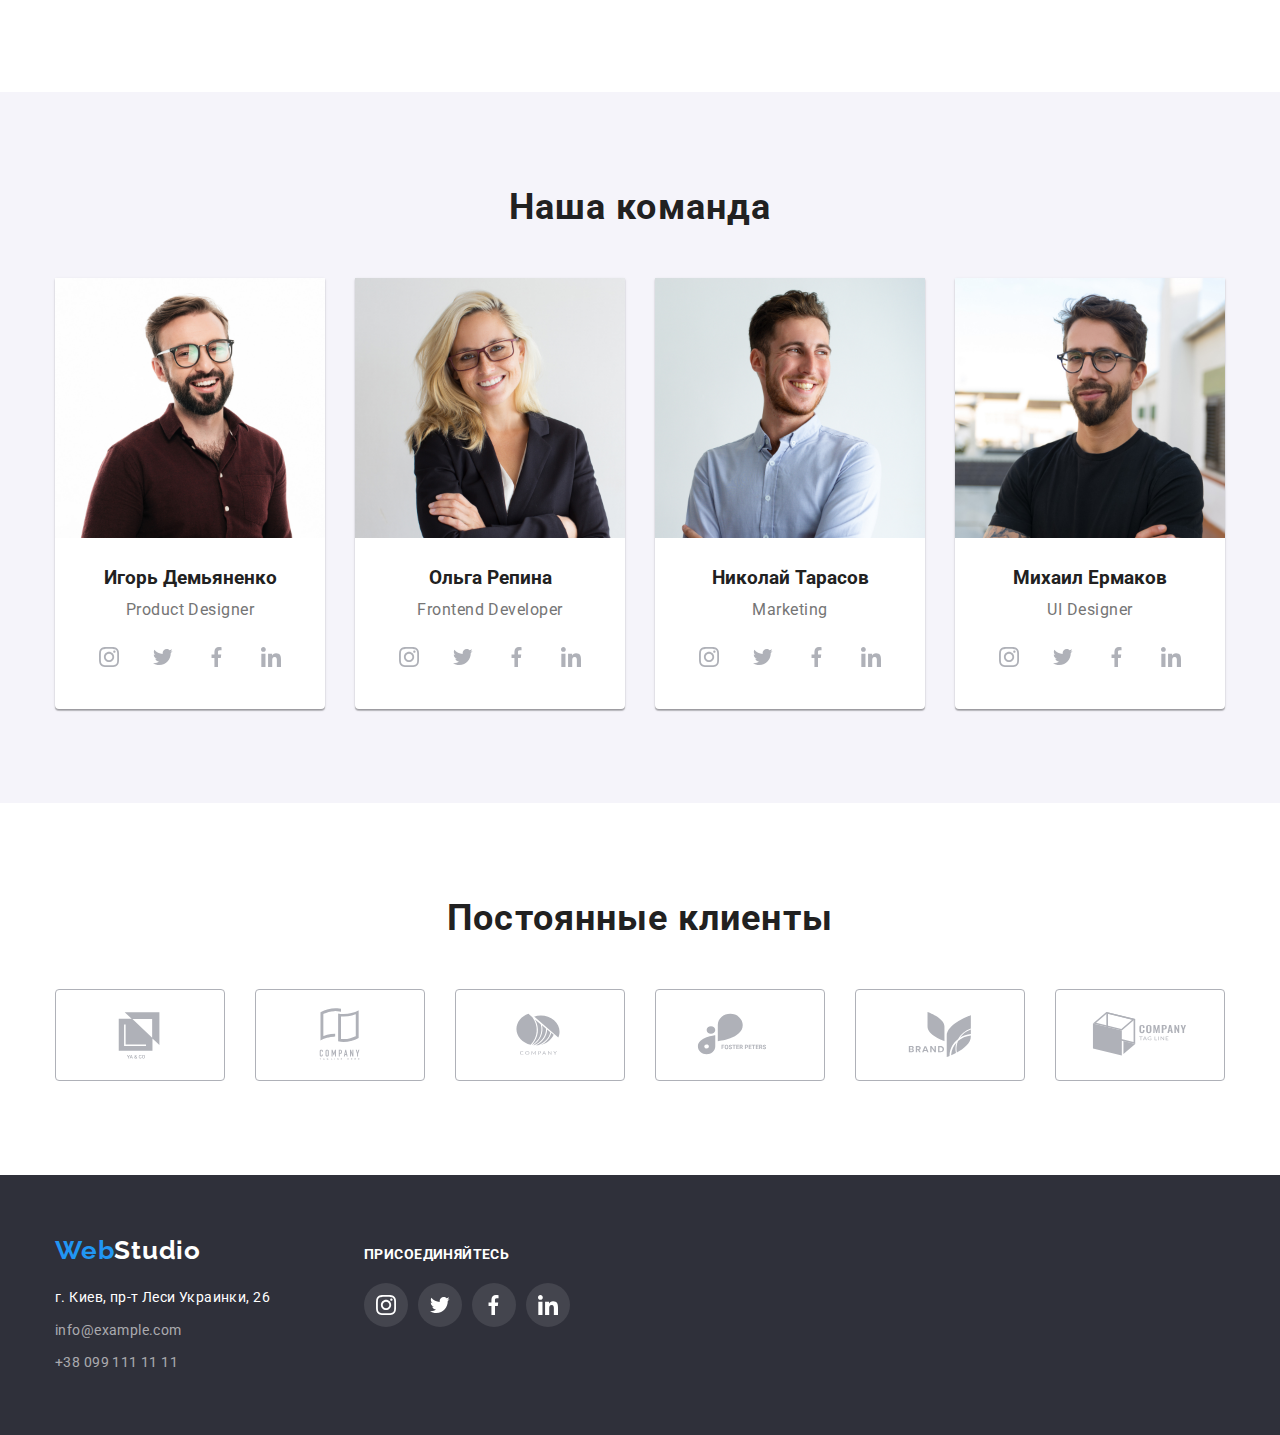
==== commit a6983087: "вносит корректировки ментора" ====
--- a/index.html
+++ b/index.html
@@ -442,8 +442,8 @@
 
 <!-- Футер -->
 
-    <footer  class="contacts-footer">
-        <div class="container-footer">
+    <footer  class="footer">
+        <div class="container-footer container">
         <div class="container-footer-address">
         <a class="logo-footer" href="./index.html">
             <span class="part-logo">Web</span><span class="studio-logo">Studio</span>
--- a/css/styles.css
+++ b/css/styles.css
@@ -10,8 +10,8 @@
 }
 .container {
     width: 1200px;
-    margin-left: auto;
-    margin-right: auto;
+    margin: 0 auto;
+    
     padding-left: 15px;
     padding-right: 15px;
     /* outline: 2px solid crimson; */
@@ -88,7 +88,8 @@
     line-height: 1.19;
     letter-spacing: 0.03em;
     margin-right: 93px;
- 
+ padding-top: 24px;
+ padding-bottom: 25px;
    
 }
 
@@ -123,7 +124,7 @@
     }
 
     .navigation {
-        margin: auto;
+        margin-right: auto;
     }
     
 .nav-link:hover, .nav-link:focus {
@@ -177,13 +178,15 @@
     padding-bottom: 32px;
 }
 
-.contact-link:hover {
+.contact-link:hover,
+.contact-link:focus {
     color: var(--accent-color);
-    transition: color var(--animation);
+    
 }
 .link {
     text-decoration: none;
     color: currentColor;
+   
 }
 
 
@@ -253,12 +256,14 @@
     border-radius: 50%;
     background-color: rgba(255, 255, 255, 0.1);
     fill: #FFFFFF;
-
-}
-
-.attention-link:hover {
+    transition: background-color var(--animation);
+
+}
+
+.attention-link:hover, 
+.attention-link:focus {
     background-color: #2196F3;
-    transition: background-color var(--animation);
+ 
 }
 
 .attention-list {
@@ -401,8 +406,7 @@
 }
 
 .section {
-    padding-top: 94px;
-    padding-bottom: 94px;
+   padding: 94px 0;
 }
 
 .caption.centered {
@@ -410,24 +414,24 @@
     margin-bottom: 50px;
 }
 
-.contacts-footer {
-    padding-top: 60px;
-    padding-bottom: 60px;
+.footer {
+    padding: 60px 0;
+   
     background-color: var(--background-color-basic);
-    display: flex;
+   
+}
+
+.container-footer {
+    display: flex;
+  
     align-items: baseline;
-}
-
-.container-footer {
-    display: flex;
-    justify-content: flex-start;
-    align-items: baseline;
-    margin-left: 215px;
+   
+   
 
 }
 
 .container-footer-address {
-    margin-right: 156px;
+    margin-right: 70px;
 
 }
 
@@ -580,12 +584,12 @@
     display: inline-block;
     text-align: center;
     min-height: 38px;
+    transition: background-color var(--animation);
 }
 
 .menu:hover, .menu:focus {
     color: var(--title-color);
     background-color: var(--accent-color);
-    transition: background-color var(--animation);
     box-shadow: 0px 3px 1px rgba(0, 0, 0, 0.1), 0px 1px 2px rgba(0, 0, 0, 0.08), 0px 2px 2px rgba(0, 0, 0, 0.12);
 }
 
@@ -598,7 +602,7 @@
     display: flex;
     justify-content: center;
     align-items: center;
-    padding-bottom: 30px;
+   
   
 }
 
@@ -613,6 +617,7 @@
     height: 44px;
     background-color: var(--title-color);
     border-radius: 50%;
+    transition: background-color var(--animation);
 }
 
 .social-icon {
@@ -625,9 +630,10 @@
     transition: fill var(--animation);
 }
 
-.socials-link:hover {
+.socials-link:hover,
+.socials-link:focus {
     background-color: var(--accent-color);
-    transition: background-color var(--animation);
+  
 }
 
 .clients {
@@ -666,11 +672,11 @@
     margin-bottom: 50px;
 }
 .client-section {
-    padding-top: 50px;
     padding-bottom: 94px;
 }
 
-.clients-link:hover {
+.clients-link:hover,
+.clients-link:focus {
     border-color: var(--accent-color);
     
 }
@@ -713,22 +719,9 @@
         color: var(--title-color);
         margin-bottom: 20px;
 }
-.attention-link {
-    display: flex;
-        justify-content: center;
-        align-items: center;
-        width: 44px;
-        height: 44px;
-        border-radius: 50%;
-        background-color: rgba(255, 255, 255, 0.1);
-        fill: var(--title-color);
-  
-}
-
-.attention-link:hover {
-        background-color: var(--accent-color);
-        transition: background-color var(--animation);
-}
+
+
+
 
 .attention-list {
         display: flex;
@@ -795,6 +788,7 @@
     left: 0px;
     transition: opacity var(--animation), visibility var(--animation);
     background-color: rgba(0, 0, 0, 0.2);
+    z-index: 2;
 }
 
 .backdrop.is-hidden {
@@ -874,6 +868,17 @@
 
 }
 
+.photo-link:hover,
+.photo-link:focus {
+    box-shadow: 0px 1px 1px rgba(0, 0, 0, 0.12), 0px 4px 4px rgba(0, 0, 0, 0.06), 1px 4px 6px rgba(0, 0, 0, 0.16);
+
+}
+
+.photo-link {
+    transition: color var(--animation);
+
+}
+
 .photo-thumb-text {
     position: absolute;
     bottom: 0;
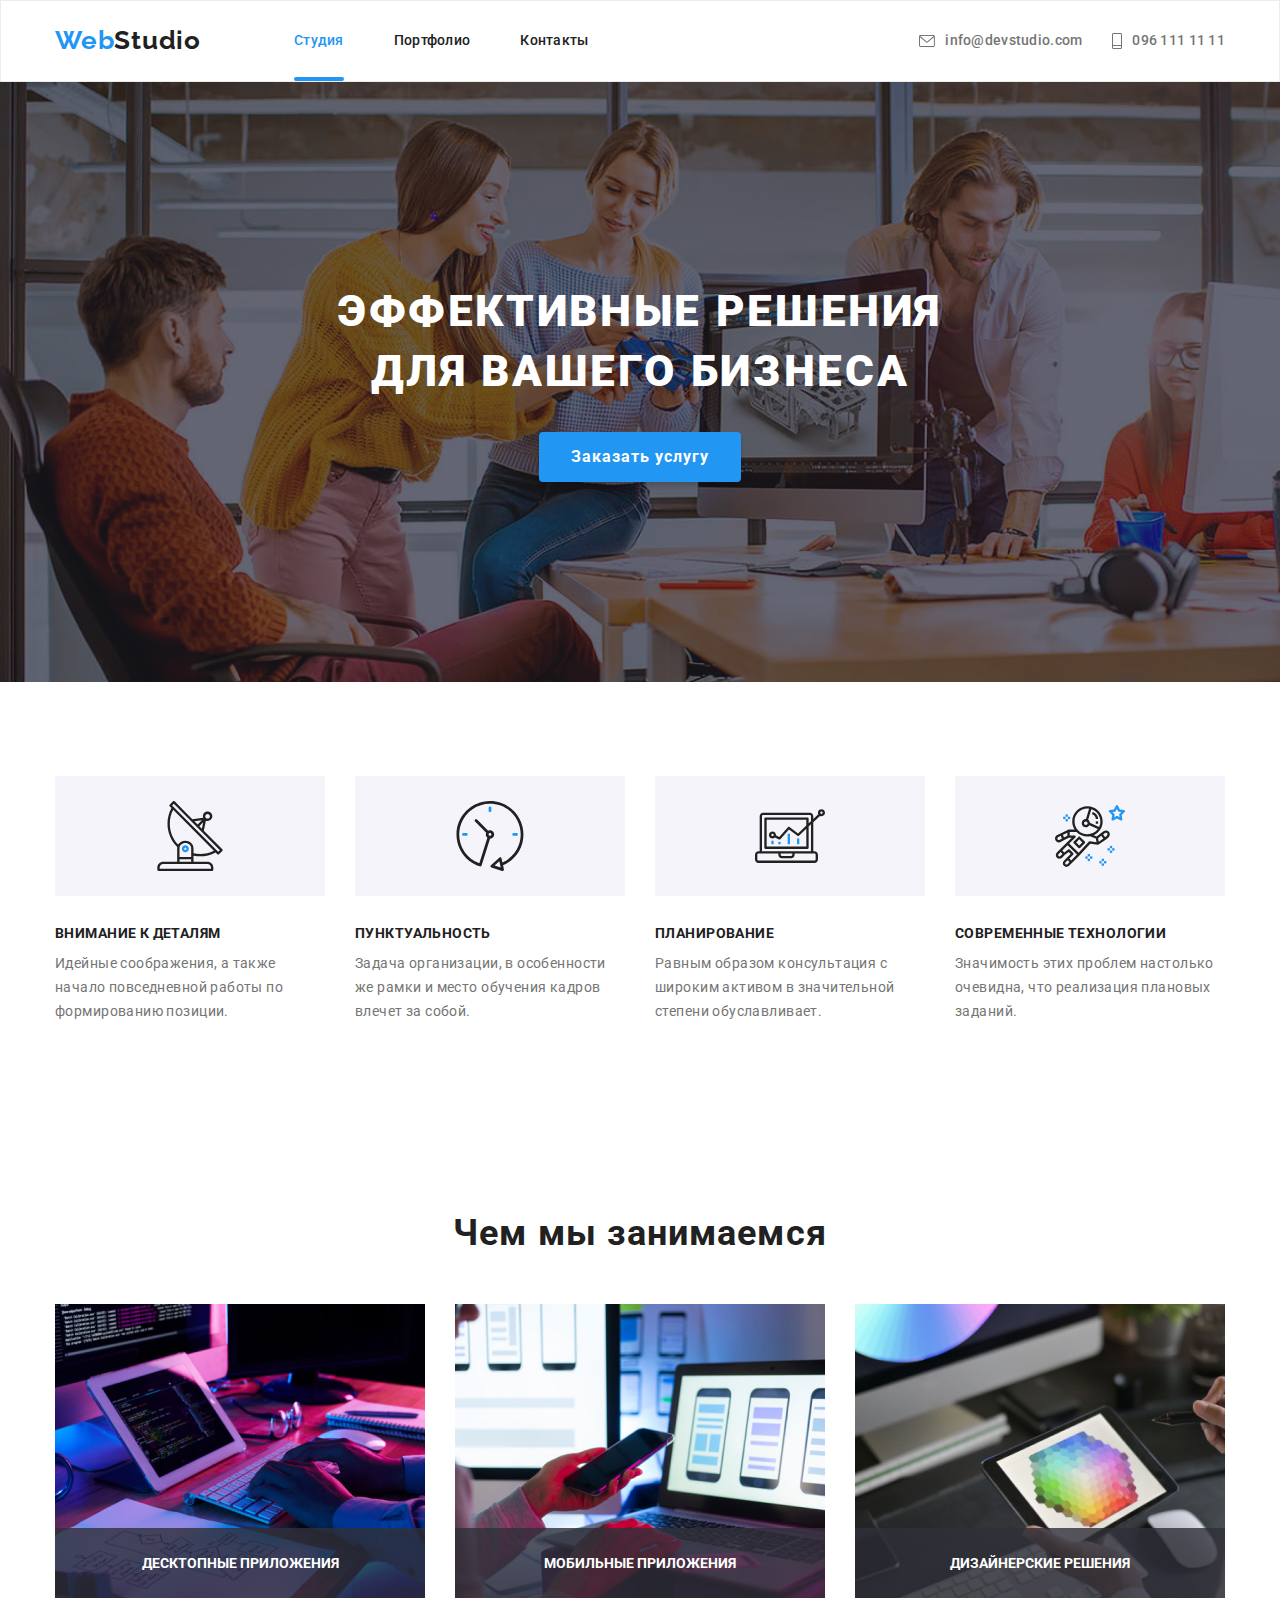
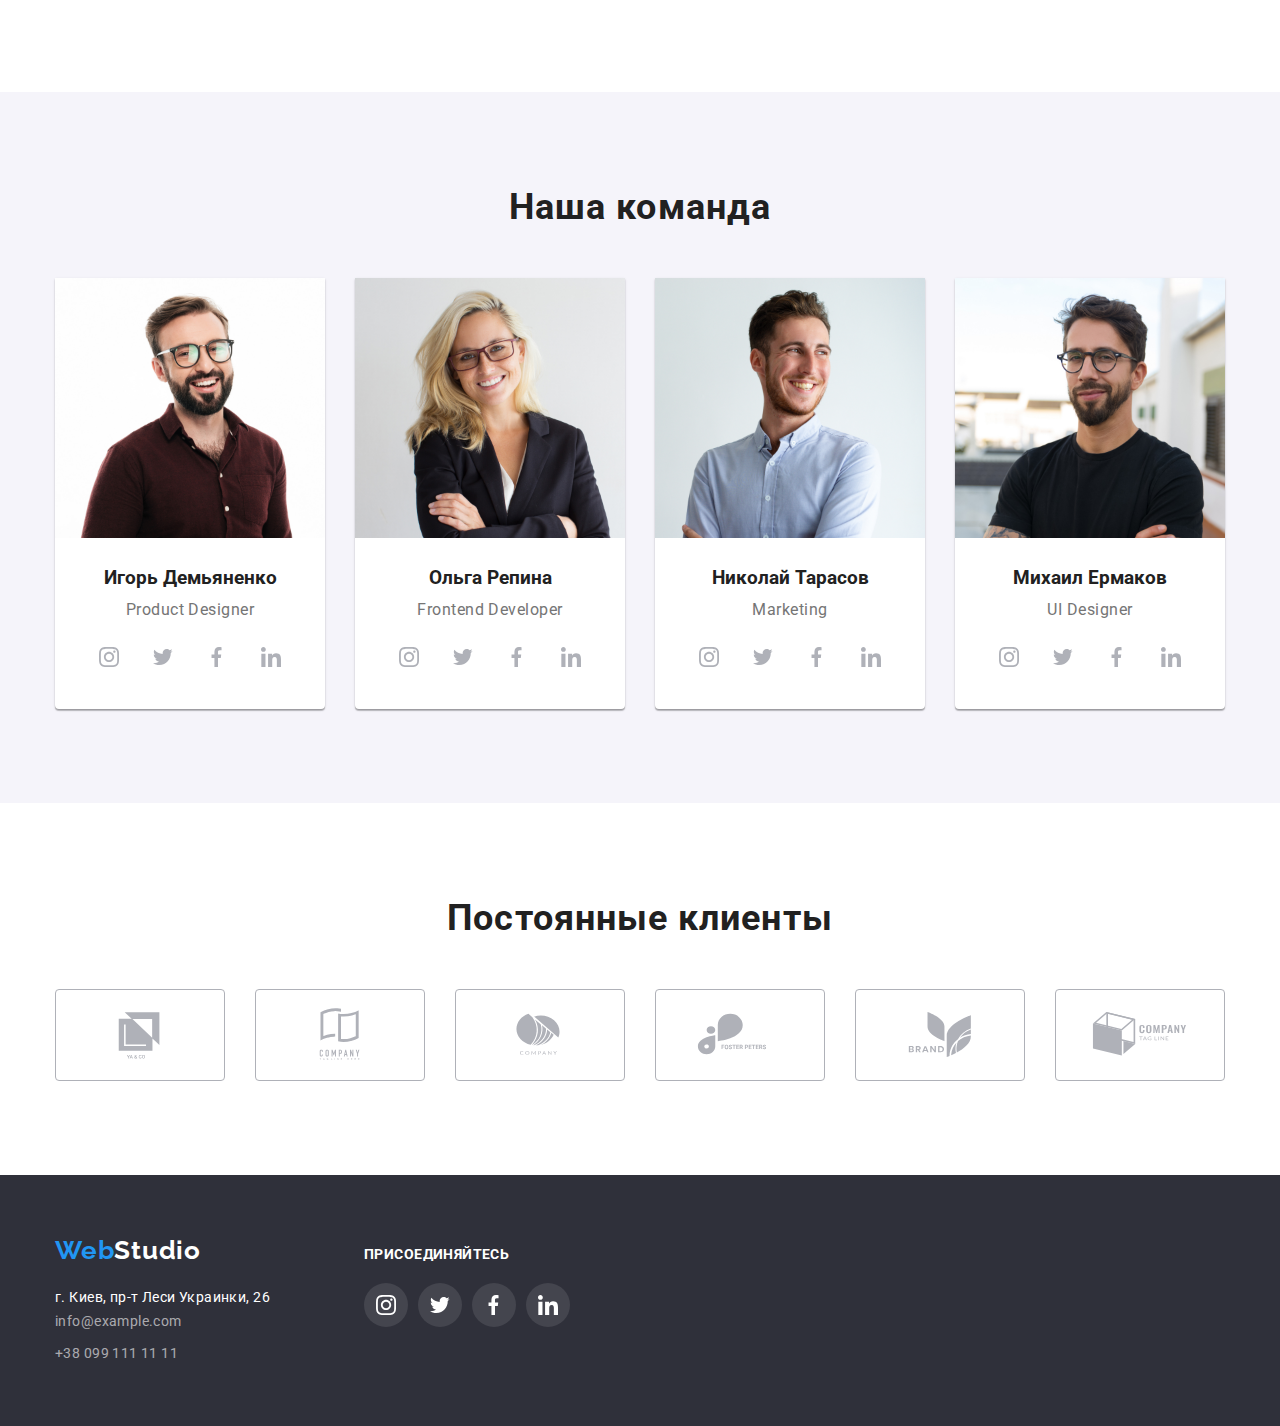
==== commit 86a4041c: "вносит корректировки от ментора" ====
--- a/index.html
+++ b/index.html
@@ -374,7 +374,7 @@
         </section>
 
 <section class="client-section">
-    <div>
+    <div class="container">
         <h2 class="client centered">Постоянные клиенты</h2>
         <ul class="clients">
         
--- a/css/styles.css
+++ b/css/styles.css
@@ -11,7 +11,7 @@
 .container {
     width: 1200px;
     margin: 0 auto;
-    
+
     padding-left: 15px;
     padding-right: 15px;
     /* outline: 2px solid crimson; */
@@ -154,6 +154,7 @@
 
 .contact-icon { 
     margin-right: 10px;
+    fill: currentColor;
 
 }
 .contact-item:hover, .contact-item:focus {
@@ -186,6 +187,7 @@
 .link {
     text-decoration: none;
     color: currentColor;
+    transition: color var(--animation), fill var(--animation);
    
 }
 
@@ -194,10 +196,6 @@
     margin-left: 50px;
 }
 
-.address-map {
-    margin-bottom: 9px;
-    margin-top: 20px;
-}
 .address-mail {
     margin-bottom: 9px;
 }
@@ -234,6 +232,7 @@
     letter-spacing: 0.03em;
     margin-right: 93px;
     display: inline-block;
+    margin-bottom: 20px;
 
 }
 
@@ -584,7 +583,7 @@
     display: inline-block;
     text-align: center;
     min-height: 38px;
-    transition: background-color var(--animation);
+    transition: background-color var(--animation), color var(--animation), box-shadow var(--animation)
 }
 
 .menu:hover, .menu:focus {
@@ -664,7 +663,7 @@
     line-height: 1.17;
     letter-spacing: 0.03em;
     margin-bottom: 50px;
-    padding-top: 94px;
+
 }
 
 .client.centered {
@@ -673,6 +672,7 @@
 }
 .client-section {
     padding-bottom: 94px;
+    padding-top: 94px;
 }
 
 .clients-link:hover,
@@ -875,7 +875,8 @@
 }
 
 .photo-link {
-    transition: color var(--animation);
+    display: block;
+    transition: box-shadow var(--animation);
 
 }
 
